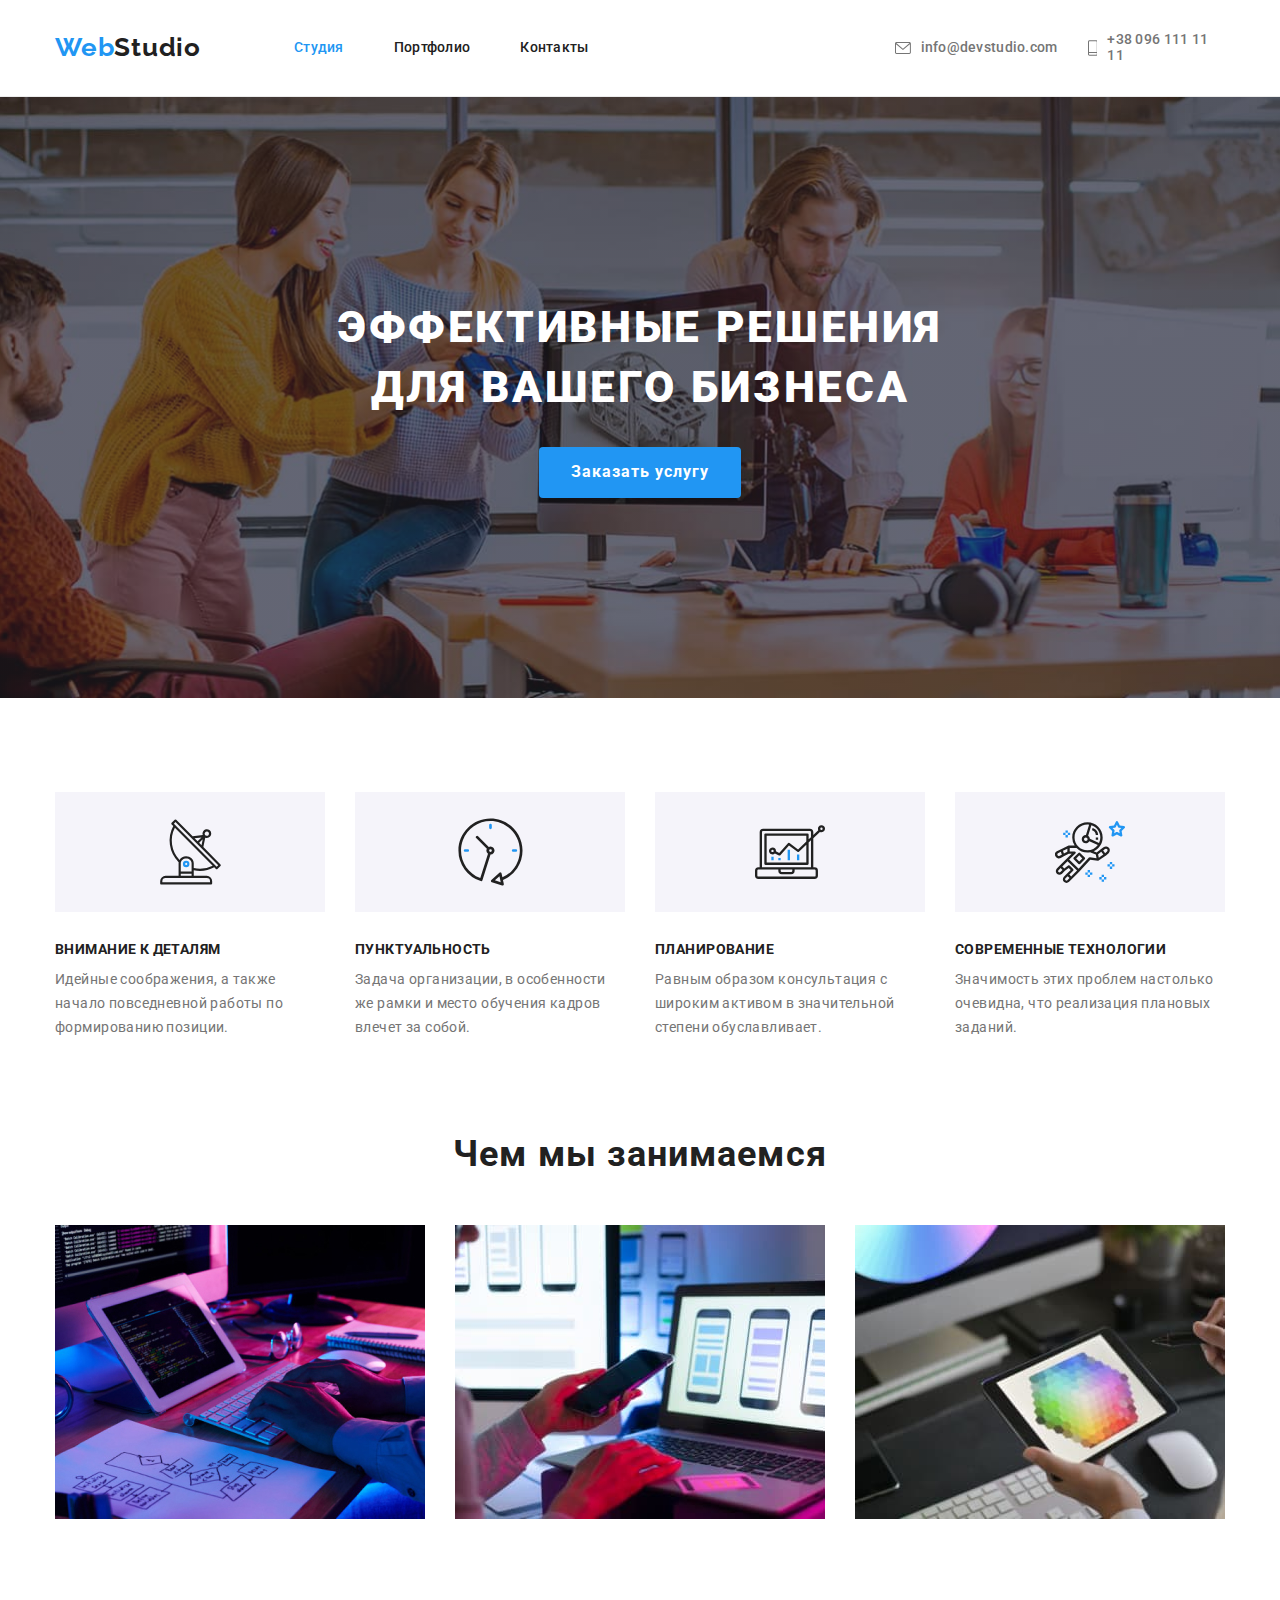
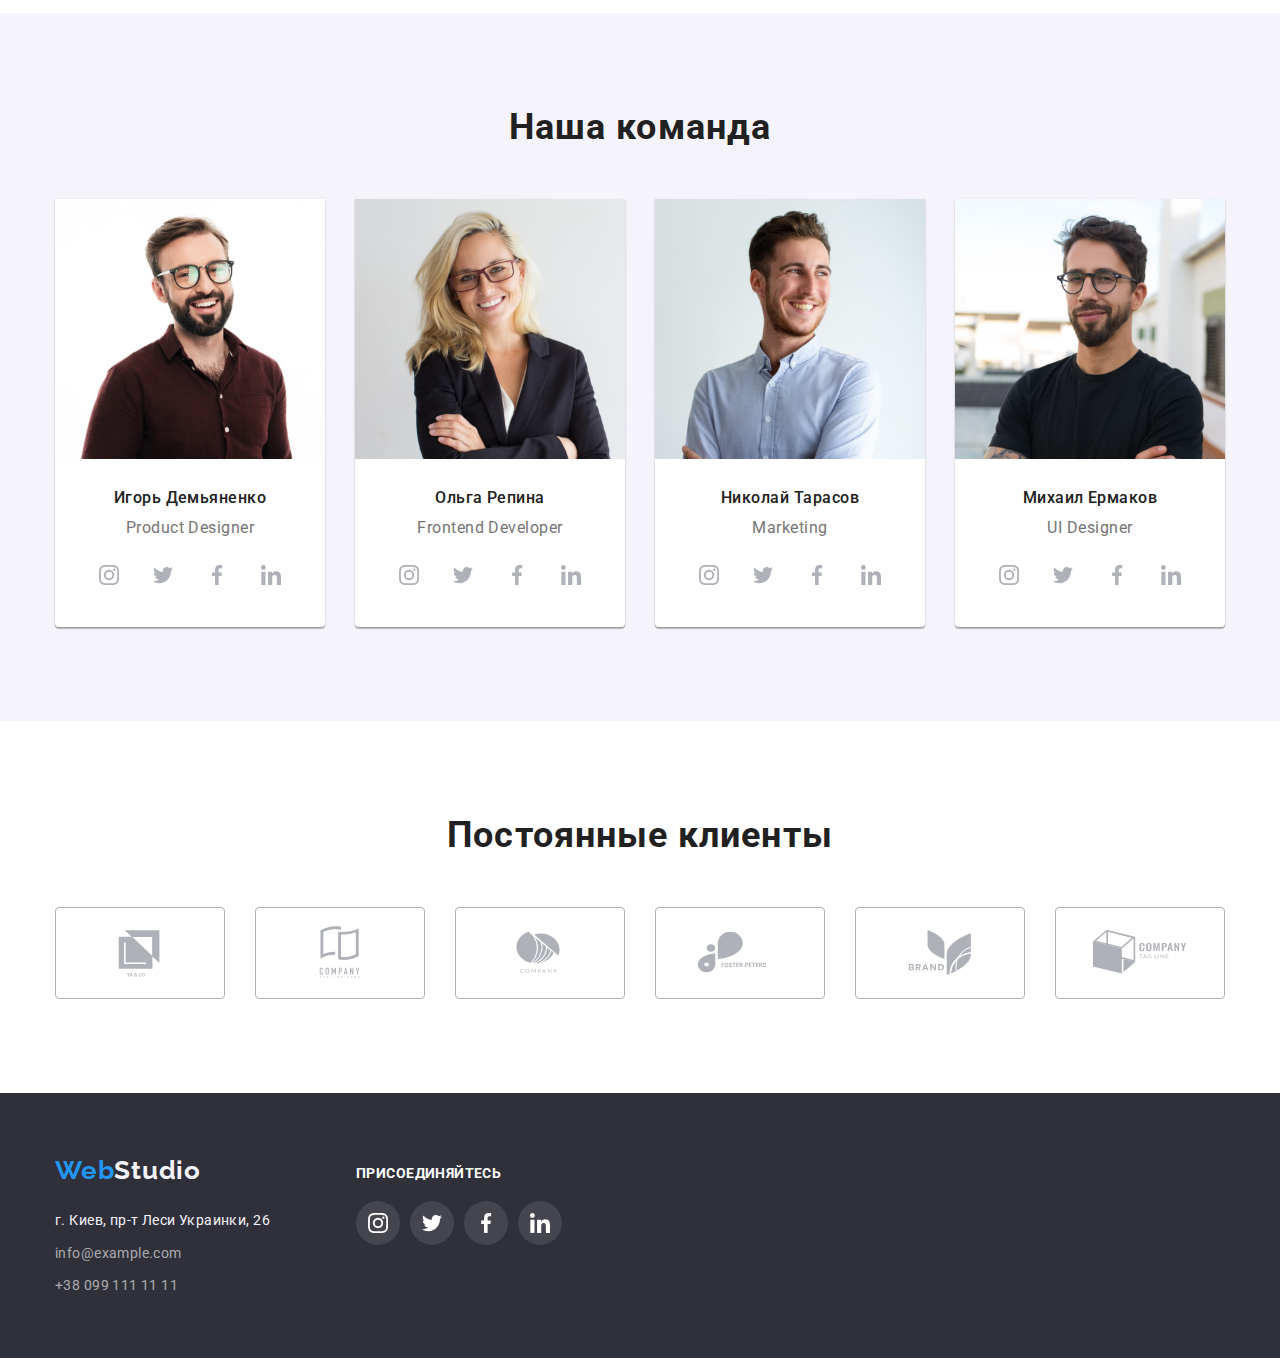
==== index.html @ a9124d13 "added hw4 files" ====
<!DOCTYPE html>
<html lang="ru">
    <head>
        <meta charset="UTF-8" />
        <meta http-equiv="X-UA-Compatible" content="IE=edge" />
        <meta name="viewport" content="width=device-width, initial-scale=1.0" />
        <title>Студия</title>
        <link
            rel="stylesheet"
            href="https://cdnjs.cloudflare.com/ajax/libs/modern-normalize/1.1.0/modern-normalize.min.css"
        />
        <link rel="preconnect" href="https://fonts.googleapis.com" />
        <link rel="preconnect" href="https://fonts.gstatic.com" crossorigin />
        <link
            href="https://fonts.googleapis.com/css2?family=Raleway:wght@700&family=Roboto:wght@300;400;500;700&display=swap"
            rel="stylesheet"
        />
        <link rel="stylesheet" href="./css/reset.css" />
        <link rel="stylesheet" href="./css/styles.css" />
    </head>
    <body>
        <header class="header">
            <div class="header-container">
                <div class="nav-container">
                    <nav class="nav">
                        <p>
                            <a class="logo" href="./index.html"
                                ><span class="logo-span">Web</span>Studio</a
                            >
                        </p>
                        <ul class="nav-list">
                            <li class="nav-list-item">
                                <a class="nav-link current" href="./index.html"
                                    >Студия</a
                                >
                            </li>
                            <li class="nav-list-item">
                                <a class="nav-link" href="./portfolio.html"
                                    >Портфолио</a
                                >
                            </li>
                            <li class="nav-list-item">
                                <a class="nav-link" href="">Контакты</a>
                            </li>
                        </ul>
                    </nav>
                </div>
                <ul class="nav-contacts">
                    <li class="nav-contacts-item">
                        <a class="contacts-link" href="mailto:">
                            <svg class="contacts-icon mail">
                                <use href="img/symbols.svg#icon-mail"></use>
                            </svg>
                            info@devstudio.com</a
                        >
                    </li>
                    <li class="nav-contacts-item">
                        <a class="contacts-link" href="tel:">
                            <svg class="contacts-icon phone">
                                <use href="img/symbols.svg#icon-phone"></use>
                            </svg>
                            +38 096 111 11 11</a
                        >
                    </li>
                </ul>
            </div>
        </header>
        <main>
            <section class="hero-section">
                <div class="hero-container">
                    <h1 class="hero-title">
                        Эффективные решения для вашего бизнеса
                    </h1>
                    <button class="button" type="button">
                        Заказать услугу
                    </button>
                </div>
            </section>
            <section class="advantages-section">
                <div class="content-container without-pb">
                    <h2 class="hidden-title">Достоинтсва</h2>
                    <ul class="advantages-list">
                        <li class="advantages-list-block">
                            <div class="advantages-list-block-icon">
                                <svg class="advantages-icon antenna">
                                    <use
                                        href="img/symbols.svg#icon-antenna"
                                    ></use>
                                </svg>
                            </div>
                            <h3 class="advantages-list-title">
                                Внимание к деталям
                            </h3>
                            <p class="advantages-list-text">
                                Идейные соображения, а также начало повседневной
                                работы по формированию позиции.
                            </p>
                        </li>
                        <li class="advantages-list-block">
                            <div class="advantages-list-block-icon">
                                <svg class="advantages-icon clock">
                                    <use
                                        href="img/symbols.svg#icon-clock"
                                    ></use>
                                </svg>
                            </div>
                            <h3 class="advantages-list-title">
                                Пунктуальность
                            </h3>
                            <p class="advantages-list-text">
                                Задача организации, в особенности же рамки и
                                место обучения кадров влечет за собой.
                            </p>
                        </li>
                        <li class="advantages-list-block">
                            <div class="advantages-list-block-icon">
                                <svg class="advantages-icon diagram">
                                    <use
                                        href="img/symbols.svg#icon-diagram"
                                    ></use>
                                </svg>
                            </div>
                            <h3 class="advantages-list-title">Планирование</h3>
                            <p class="advantages-list-text">
                                Равным образом консультация с широким активом в
                                значительной степени обуславливает.
                            </p>
                        </li>
                        <li class="advantages-list-block">
                            <div class="advantages-list-block-icon">
                                <svg class="advantages-icon astronaut">
                                    <use
                                        href="img/symbols.svg#icon-astronaut"
                                    ></use>
                                </svg>
                            </div>
                            <h3 class="advantages-list-title">
                                Современные технологии
                            </h3>
                            <p class="advantages-list-text">
                                Значимость этих проблем настолько очевидна, что
                                реализация плановых заданий.
                            </p>
                        </li>
                    </ul>
                </div>
            </section>
            <section class="about-us-section">
                <div class="content-container">
                    <h2 class="about-us-title">Чем мы занимаемся</h2>
                    <ul class="about-us-list">
                        <li class="about-us-item">
                            <img
                                class="about-us-img"
                                src="./img/img.jpg"
                                alt="tablet"
                                width="370"
                            />
                        </li>
                        <li class="about-us-item">
                            <img
                                class="about-us-img"
                                src="./img/img2.jpg"
                                alt="phone"
                                width="370"
                            />
                        </li>
                        <li class="about-us-item">
                            <img
                                class="about-us-img"
                                src="./img/img3.jpg"
                                alt="tablet"
                                width="370"
                            />
                        </li>
                    </ul>
                </div>
            </section>
            <section class="our-team-section">
                <div class="content-container">
                    <h2 class="our-team-title">Наша команда</h2>
                    <ul class="team-list">
                        <li class="team-block">
                            <img src="./img/w1.jpg" alt="man" width="270" />
                            <h3 class="team-title">Игорь Демьяненко</h3>
                            <p class="team-text">Product Designer</p>
                            <ul class="team-socials-link-list">
                                <li class="team-social-link-block">
                                    <a class="team-social-link" href="#">
                                        <svg class="team-social-icon">
                                            <use
                                                href="img/symbols.svg#icon-instagram"
                                            ></use>
                                        </svg>
                                    </a>
                                </li>
                                <li class="team-social-link-block">
                                    <a class="team-social-link" href="#">
                                        <svg class="team-social-icon">
                                            <use
                                                href="img/symbols.svg#icon-twitter"
                                            ></use>
                                        </svg>
                                    </a>
                                </li>
                                <li class="team-social-link-block">
                                    <a class="team-social-link" href="#">
                                        <svg class="team-social-icon">
                                            <use
                                                href="img/symbols.svg#icon-facebook"
                                            ></use>
                                        </svg>
                                    </a>
                                </li>
                                <li class="team-social-link-block">
                                    <a class="team-social-link" href="#">
                                        <svg class="team-social-icon">
                                            <use
                                                href="img/symbols.svg#icon-linkedin"
                                            ></use>
                                        </svg>
                                    </a>
                                </li>
                            </ul>
                        </li>
                        <li class="team-block">
                            <img src="./img/w2.jpg" alt="woman" width="270" />
                            <h3 class="team-title">Ольга Репина</h3>
                            <p class="team-text">Frontend Developer</p>
                            <ul class="team-socials-link-list">
                                <li class="team-social-link-block">
                                    <a class="team-social-link" href="#">
                                        <svg class="team-social-icon">
                                            <use
                                                href="img/symbols.svg#icon-instagram"
                                            ></use>
                                        </svg>
                                    </a>
                                </li>
                                <li class="team-social-link-block">
                                    <a class="team-social-link" href="#">
                                        <svg class="team-social-icon">
                                            <use
                                                href="img/symbols.svg#icon-twitter"
                                            ></use>
                                        </svg>
                                    </a>
                                </li>
                                <li class="team-social-link-block">
                                    <a class="team-social-link" href="#">
                                        <svg class="team-social-icon">
                                            <use
                                                href="img/symbols.svg#icon-facebook"
                                            ></use>
                                        </svg>
                                    </a>
                                </li>
                                <li class="team-social-link-block">
                                    <a class="team-social-link" href="#">
                                        <svg class="team-social-icon">
                                            <use
                                                href="img/symbols.svg#icon-linkedin"
                                            ></use>
                                        </svg>
                                    </a>
                                </li>
                            </ul>
                        </li>
                        <li class="team-block">
                            <img src="./img/w3.jpg" alt="man" width="270" />
                            <h3 class="team-title">Николай Тарасов</h3>
                            <p class="team-text">Marketing</p>
                            <ul class="team-socials-link-list">
                                <li class="team-social-link-block">
                                    <a class="team-social-link" href="#">
                                        <svg class="team-social-icon">
                                            <use
                                                href="img/symbols.svg#icon-instagram"
                                            ></use>
                                        </svg>
                                    </a>
                                </li>
                                <li class="team-social-link-block">
                                    <a class="team-social-link" href="#">
                                        <svg class="team-social-icon">
                                            <use
                                                href="img/symbols.svg#icon-twitter"
                                            ></use>
                                        </svg>
                                    </a>
                                </li>
                                <li class="team-social-link-block">
                                    <a class="team-social-link" href="#">
                                        <svg class="team-social-icon">
                                            <use
                                                href="img/symbols.svg#icon-facebook"
                                            ></use>
                                        </svg>
                                    </a>
                                </li>
                                <li class="team-social-link-block">
                                    <a class="team-social-link" href="#">
                                        <svg class="team-social-icon">
                                            <use
                                                href="img/symbols.svg#icon-linkedin"
                                            ></use>
                                        </svg>
                                    </a>
                                </li>
                            </ul>
                        </li>
                        <li class="team-block">
                            <img src="./img/w4.jpg" alt="man" width="270" />
                            <h3 class="team-title">Михаил Ермаков</h3>
                            <p class="team-text">UI Designer</p>
                            <ul class="team-socials-link-list">
                                <li class="team-social-link-block">
                                    <a class="team-social-link" href="#">
                                        <svg class="team-social-icon">
                                            <use
                                                href="img/symbols.svg#icon-instagram"
                                            ></use>
                                        </svg>
                                    </a>
                                </li>
                                <li class="team-social-link-block">
                                    <a class="team-social-link" href="#">
                                        <svg class="team-social-icon">
                                            <use
                                                href="img/symbols.svg#icon-twitter"
                                            ></use>
                                        </svg>
                                    </a>
                                </li>
                                <li class="team-social-link-block">
                                    <a class="team-social-link" href="#">
                                        <svg class="team-social-icon">
                                            <use
                                                href="img/symbols.svg#icon-facebook"
                                            ></use>
                                        </svg>
                                    </a>
                                </li>
                                <li class="team-social-link-block">
                                    <a class="team-social-link" href="#">
                                        <svg class="team-social-icon">
                                            <use
                                                href="img/symbols.svg#icon-linkedin"
                                            ></use>
                                        </svg>
                                    </a>
                                </li>
                            </ul>
                        </li>
                    </ul>
                </div>
            </section>
            <section class="clients-section">
                <div class="content-container">
                    <h2 class="clients-title">Постоянные клиенты</h2>
                    <ul class="clients-list">
                        <li class="clients-item">
                            <a class="clients-item-link" href="#">
                                <svg class="clients-item-icon">
                                    <use
                                        href="img/symbols.svg#icon-logo-1"
                                    ></use>
                                </svg>
                            </a>
                        </li>
                        <li class="clients-item">
                            <a class="clients-item-link" href="#">
                                <svg class="clients-item-icon">
                                    <use
                                        href="img/symbols.svg#icon-logo-2"
                                    ></use>
                                </svg>
                            </a>
                        </li>
                        <li class="clients-item">
                            <a class="clients-item-link" href="#">
                                <svg class="clients-item-icon">
                                    <use
                                        href="img/symbols.svg#icon-logo-3"
                                    ></use>
                                </svg>
                            </a>
                        </li>
                        <li class="clients-item">
                            <a class="clients-item-link" href="#">
                                <svg class="clients-item-icon">
                                    <use
                                        href="img/symbols.svg#icon-logo-4"
                                    ></use>
                                </svg>
                            </a>
                        </li>
                        <li class="clients-item">
                            <a class="clients-item-link" href="#">
                                <svg class="clients-item-icon">
                                    <use
                                        href="img/symbols.svg#icon-logo-5"
                                    ></use>
                                </svg>
                            </a>
                        </li>
                        <li class="clients-item">
                            <a class="clients-item-link" href="#">
                                <svg class="clients-item-icon">
                                    <use
                                        href="img/symbols.svg#icon-logo-6"
                                    ></use>
                                </svg>
                            </a>
                        </li>
                    </ul>
                </div>
            </section>
        </main>
        <footer class="footer">
            <div class="footer-container">
                <div class="footer-nav">
                    <p>
                        <a class="logo2" href="./index.html"
                            ><span class="logo-span">Web</span>Studio</a
                        >
                    </p>
                    <address class="address">
                        <a
                            href="https://www.google.com/maps/place/%D0%B1%D1%83%D0%BB.+%D0%9B%D0%B5%D1%81%D0%B8+%D0%A3%D0%BA%D1%80%D0%B0%D0%B8%D0%BD%D0%BA%D0%B8,+26,+%D0%9A%D0%B8%D0%B5%D0%B2,+02000/data=!4m2!3m1!1s0x40d4cf0e033ecbe9:0x57a4dffefec77da0?sa=X&ved=2ahUKEwil97-Wgf3zAhXro4sKHR42CIIQ8gF6BAgMEAE"
                        >
                            г. Киев, пр-т Леси Украинки, 26</a
                        >
                    </address>
                    <ul class="footer-contacts">
                        <li class="footer-contacts-link">
                            <a href="mailto:">info@example.com</a>
                        </li>
                        <li class="footer-contacts-link">
                            <a href="tel:">+38 099 111 11 11</a>
                        </li>
                    </ul>
                </div>
                <div class="footer-socials">
                    <h3 class="footer-socials-title">присоединяйтесь</h3>
                    <ul class="team-socials-link-list footer-social-list">
                        <li class="team-social-link-block">
                            <a
                                class="team-social-link footer-social-link"
                                href="#"
                            >
                                <svg class="team-social-icon">
                                    <use
                                        href="img/symbols.svg#icon-instagram"
                                    ></use>
                                </svg>
                            </a>
                        </li>
                        <li class="team-social-link-block">
                            <a
                                class="team-social-link footer-social-link"
                                href="#"
                            >
                                <svg class="team-social-icon">
                                    <use
                                        href="img/symbols.svg#icon-twitter"
                                    ></use>
                                </svg>
                            </a>
                        </li>
                        <li class="team-social-link-block">
                            <a
                                class="team-social-link footer-social-link"
                                href="#"
                            >
                                <svg class="team-social-icon">
                                    <use
                                        href="img/symbols.svg#icon-facebook"
                                    ></use>
                                </svg>
                            </a>
                        </li>
                        <li class="team-social-link-block">
                            <a
                                class="team-social-link footer-social-link"
                                href="#"
                            >
                                <svg class="team-social-icon">
                                    <use
                                        href="img/symbols.svg#icon-linkedin"
                                    ></use>
                                </svg>
                            </a>
                        </li>
                    </ul>
                </div>
            </div>
        </footer>
    </body>
</html>
---- css/styles.css ----
:root {
    --main-text-color: #212121;
    --minor-text-color: #2196f3;
    --second-text-color: #757575;
    --nav-bg_text-color: #ffffff;
    --section-bg-middle-color: #f5f4fa;
    --section-bg-dark-color: #2f303a;
    --minor-bg-color: #f5f4fa;
    --icon-color: #afb1b8;
}
body {
    font-family: 'Roboto', sans-serif;
    font-size: 14px;
    font-style: normal;
    color: var(--main-color);
}
.hidden-title {
    width: 1px;
    height: 1px;
    overflow: hidden;
    opacity: 0;
    margin-top: -1px;
}
/*
    HEADER 
 */
.header {
    background-color: var(--nav-bg_text-color);
    border-bottom: 1px solid #ececec;
}
.header-container {
    margin: auto;
    padding: auto;
    width: 1200px;
    padding: 0 15px 0 15px;
    display: flex;
    align-items: center;
}
.nav {
    background-color: var(--nav-bg_text-color);
}
.logo {
    font-weight: bold;
    font-size: 26px;
    line-height: 1.38;
    color: var(--main-text-color);
    font-family: Raleway;
    letter-spacing: 0.03em;
    cursor: pointer;
}
.logo2 {
    font-weight: bold;
    font-size: 26px;
    line-height: 1.38;
    color: var(--section-bg-middle-color);
    font-family: Raleway;
    letter-spacing: 0.03em;
    cursor: pointer;
}
.logo-span {
    color: var(--minor-text-color);
}
.nav {
    display: flex;
    align-items: center;
}
.nav-list {
    display: flex;
    align-items: center;
    margin-left: 93px;
}
.nav-list .nav-list-item {
    font-weight: 500;
    font-size: 14px;
    line-height: 1.14;
    letter-spacing: 0.02em;
    color: var(--main-text-color);
    margin-left: 50px;
    padding: 0;
}
.nav-list .nav-list-item:first-child {
    margin-left: 0;
}
.nav-list-item:hover,
.nav-list-item:focus,
.nav-list-item:active {
    color: var(--minor-text-color);
}
.nav-link {
    display: inline-block;
    padding: 32.5px 0 32.5px 0;
}
.nav-contacts {
    display: flex;
    justify-content: end;
    margin-left: 306px;
}
.nav-contacts .nav-contacts-item {
    font-weight: 500;
    font-size: 14px;
    line-height: 1.14;
    letter-spacing: 0.02em;
    color: var(--second-text-color);
    padding: 0;
    margin-left: 30px;
    display: flex;
    align-items: center;
}
.nav-contacts .nav-contacts-item:first-child {
    margin-left: 0;
}
.contacts-link {
    padding: 0;
    display: flex;
    align-items: center;
    padding: 32px 0 32px 0;
}
.contacts-link:hover,
.contacts-link:focus {
    color: var(--minor-text-color);
}
.contacts-icon {
    width: 16px;
    height: 12px;
    margin-right: 10px;
    fill: currentColor;
}
.mail {
    width: 16px;
    height: 12px;
}
.phone {
    width: 10px;
    height: 16px;
}

.current {
    color: var(--minor-text-color);
}

/*
    MAIN
 */

/*
    Hero
*/
.hero-section {
    max-width: 1600px;
    background-color: var(--section-bg-dark-color);
    background-image: linear-gradient(
            to right,
            rgba(47, 48, 58, 0.4),
            rgba(47, 48, 58, 0.4)
        ),
        url(../img/bg.jpg);
    background-repeat: no-repeat;
    background-size: cover;
    background-position: center center;
}
.hero-container {
    margin: auto;
    padding: auto;
    width: 1200px;
    padding: 200px;
    text-align: center;
}
.hero-title {
    font-weight: 900;
    font-size: 44px;
    line-height: 1.37;
    letter-spacing: 0.06em;
    text-transform: uppercase;
    color: var(--nav-bg_text-color);
    max-width: 650px;
    text-align: center;
    margin: 0 auto;
    margin-bottom: 30px;
}
.button {
    background-color: var(--minor-text-color);
    color: var(--nav-bg_text-color);
    font-weight: bold;
    font-size: 16px;
    line-height: 1.9;
    letter-spacing: 0.06em;
    padding: 10px 32px;
    box-shadow: 0px 4px 4px rgba(0, 0, 0, 0.15);
    border-radius: 4px;
    cursor: pointer;
    display: inline-block;
}
.button:hover,
.button:focus {
    background-color: #188ce8;
}
/*
    Advantages
*/
.advantages-section {
    background-color: var(--nav-bg_text-color);
}
.content-container {
    margin: auto;
    padding: auto;
    width: 1200px;
    padding: 94px 15px 94px 15px;
}
.without-pb {
    padding-bottom: 0;
}
.advantages-list {
    display: flex;
}
.advantages-list-block:not(:first-child) {
    margin-left: 30px;
}
.advantages-list-block-icon {
    width: 270px;
    height: 120px;
    background-color: var(--minor-bg-color);
    display: flex;
    align-items: center;
    justify-content: center;
    margin-bottom: 30px;
}
.advantages-icon.antenna {
    width: 65px;
    height: 70px;
}
.advantages-icon.clock {
    width: 67px;
    height: 70px;
}
.advantages-icon.diagram {
    width: 90px;
    height: 70px;
}
.advantages-icon.astronaut {
    width: 70px;
    height: 70px;
}
.advantages-list .advantages-list-title {
    font-weight: bold;
    font-size: 14px;
    line-height: 1.14;
    letter-spacing: 0.03em;
    text-transform: uppercase;
    color: var(--main-text-color);
}
.advantages-list .advantages-list-text {
    font-size: 14px;
    line-height: 1.71;
    letter-spacing: 0.03em;
    color: var(--second-text-color);
    margin-top: 10px;
    width: 270px;
}
/*
    About us
*/
.about-us-section {
    background-color: var(--nav-bg_text-color);
}
.about-us-title {
    font-weight: bold;
    font-size: 36px;
    line-height: 1.16;
    letter-spacing: 0.03em;
    color: var(--main-text-color);
    text-align: center;
    margin-bottom: 50px;
}
.about-us-list {
    display: flex;
}
.about-us-item:not(:first-child) {
    margin-left: 30px;
}
/*
    Our team
*/
.our-team-section {
    background-color: var(--section-bg-middle-color);
}

.our-team-title {
    font-weight: bold;
    font-size: 36px;
    line-height: 1.16;
    letter-spacing: 0.03em;
    color: var(--main-text-color);
    text-align: center;
    margin-bottom: 50px;
}
.team-block {
    width: 270px;
    height: 428px;
    box-shadow: 0px 1px 3px rgba(0, 0, 0, 0.12), 0px 1px 1px rgba(0, 0, 0, 0.14),
        0px 2px 1px rgba(0, 0, 0, 0.2);
    border-radius: 0px 0px 4px 4px;
    background-color: var(--nav-bg_text-color);
    margin-left: 30px;
}
.team-block:first-child {
    margin-left: 0;
}
.team-list {
    display: flex;
}
.our-team-section .team-title {
    font-weight: 500;
    font-size: 16px;
    line-height: 1.18;
    letter-spacing: 0.03em;
    color: var(--main-text-color);
    text-align: center;
    margin-top: 30px;
}

.our-team-section .team-text {
    font-size: 16px;
    line-height: 1.19;
    letter-spacing: 0.03em;
    color: var(--second-text-color);
    text-align: center;
    margin-top: 10px;
}
.team-socials-link-list {
    display: flex;
    padding: 16px 32px 30px 32px;
    align-items: center;
    justify-content: center;
}
.team-social-link-block {
    margin-left: 10px;
}
.team-social-link-block:first-child {
    margin-left: 0px;
}
.team-social-link {
    display: inline-block;
    height: 44px;
    width: 44px;
    background-color: var(--nav-bg_text-color);
    color: var(--icon-color);
    border-radius: 50%;
    display: flex;
    align-items: center;
    justify-content: center;
}
.team-social-link:hover,
.team-social-link:focus {
    background-color: var(--minor-text-color);
    color: var(--nav-bg_text-color);
}
.team-social-icon {
    height: 20px;
    width: 20px;
    fill: currentColor;
}
/*
     CLIENTS SECTION
*/
.clients-title {
    font-weight: bold;
    font-size: 36px;
    line-height: 1.16;
    letter-spacing: 0.03em;
    color: var(--main-text-color);
    text-align: center;
    margin-bottom: 50px;
}
.clients-list {
    display: flex;
}
.clients-item {
    width: 170px;
    height: 92px;
    margin-left: 30px;
}
.clients-item:first-child {
    margin-left: 0;
}
.clients-item-link {
    width: 170px;
    height: 92px;
    display: flex;
    justify-content: center;
    align-items: center;
    border: 1px solid #afb1b8;
    box-sizing: border-box;
    border-radius: 4px;
    color: var(--icon-color);
}
.clients-item-link:hover,
.clients-item-link:hover {
    color: var(--minor-text-color);
    border: 1px solid var(--minor-text-color);
}
.clients-item-icon {
    width: 106px;
    height: 60px;
    fill: currentColor;
}
/* 
    FOOTER
*/

.footer {
    background-color: var(--section-bg-dark-color);
    display: flex;
}
.footer-container {
    margin: auto;
    padding: auto;
    width: 1200px;
    padding: 60px 15px 60px 15px;
    display: flex;
}
.footer-nav {
    width: 231px;
}
.address {
    display: inline-block;
    font-size: 14px;
    line-height: 1.7;
    letter-spacing: 0.03em;
    font-style: normal;
    padding: 0;
    margin: 0;
    margin-top: 20px;
    color: var(--section-bg-middle-color);
}
.footer-contacts {
    display: flex;
    flex-direction: column;
    width: 231px;
}
.footer-contacts .footer-contacts-link {
    font-size: 14px;
    line-height: 1.7;
    letter-spacing: 0.03em;
    color: rgba(255, 255, 255, 0.6);
    margin-top: 9px;
}
.footer-contacts .footer-contacts-link:hover,
.footer-contacts .footer-contacts-link:focus {
    color: var(--minor-text-color);
}
.address:hover,
.address:focus {
    color: var(--minor-text-color);
}
.footer-socials {
    margin-left: 70px;
    margin-top: 12px;
}
.footer-socials-title {
    font-weight: bold;
    font-size: 14px;
    line-height: 16px;
    letter-spacing: 0.03em;
    text-transform: uppercase;
    color: var(--nav-bg_text-color);
}
.footer-social-list {
    padding: 0;
    margin-top: 20px;
}
.footer-social-link {
    background-color: rgba(255, 255, 255, 0.1);
    color: var(--nav-bg_text-color);
}
/*

    PORTFOLIO PAGE

*/
.main-section-portfolio {
    margin: auto;
    padding: auto;
    width: 1200px;
    padding: 94px 15px 94px 15px;
}
.portfolio-nav-list {
    display: flex;
    justify-content: center;
    margin-bottom: 50px;
}
.portfolio-nav-item:not(:first-child) {
    margin-left: 8px;
}
.portfolio-nav-button {
    font-weight: 500;
    font-size: 16px;
    line-height: 1.4;
    text-align: center;
    letter-spacing: 0.03em;
    padding: 10px 22px;
    border-radius: 4px;
    background-color: var(--section-bg-middle-color);
    color: var(--main-text-color);
    margin: 0;
    cursor: pointer;
}
.portfolio-nav-button:hover,
.portfolio-nav-button:focus {
    background-color: var(--minor-text-color);
    color: var(--nav-bg_text-color);
    box-shadow: 0px 3px 1px rgba(0, 0, 0, 0.1), 0px 1px 2px rgba(0, 0, 0, 0.08),
        0px 2px 2px rgba(0, 0, 0, 0.12);
}
.button-active {
    background-color: var(--minor-text-color);
    color: var(--nav-bg_text-color);
    box-shadow: 0px 3px 1px rgba(0, 0, 0, 0.1), 0px 1px 2px rgba(0, 0, 0, 0.08),
        0px 2px 2px rgba(0, 0, 0, 0.12);
}
.portfolio-photos-list {
    display: flex;
    flex-wrap: wrap;
}
.portfolio-block {
    width: 370px;
    height: 404px;
    background: var(--nav-bg_text-color);
    margin: 0;
    margin-left: 30px;
    margin-top: 30px;
}
.portfolio-block:nth-child(3n - 2) {
    margin-left: 0px;
}
.portfolio-block:nth-child(-n + 3) {
    margin-top: 0px;
}
.portfolio-block-link {
    display: inline-block;
    width: 370px;
    height: 404px;
}
.portfolio-block-link:hover,
.portfolio-block-link:focus {
    box-shadow: 0px 1px 1px rgba(0, 0, 0, 0.12), 0px 4px 4px rgba(0, 0, 0, 0.06),
        1px 4px 6px rgba(0, 0, 0, 0.16);
}
.block-text-container {
    padding: 20px 24px 20px 24px;
    border: 1px solid #eeeeee;
}
.portfolio-block-title {
    font-weight: bold;
    font-size: 18px;
    line-height: 2;
    letter-spacing: 0.06em;
    color: var(--main-text-color);
}
.portfolio-block-text {
    font-size: 16px;
    line-height: 1.9;
    letter-spacing: 0.03em;
    color: var(--second-text-color);
    margin-top: 4px;
}
.main-section-portfolio {
    background-color: var(--nav-bg_text-color);
}
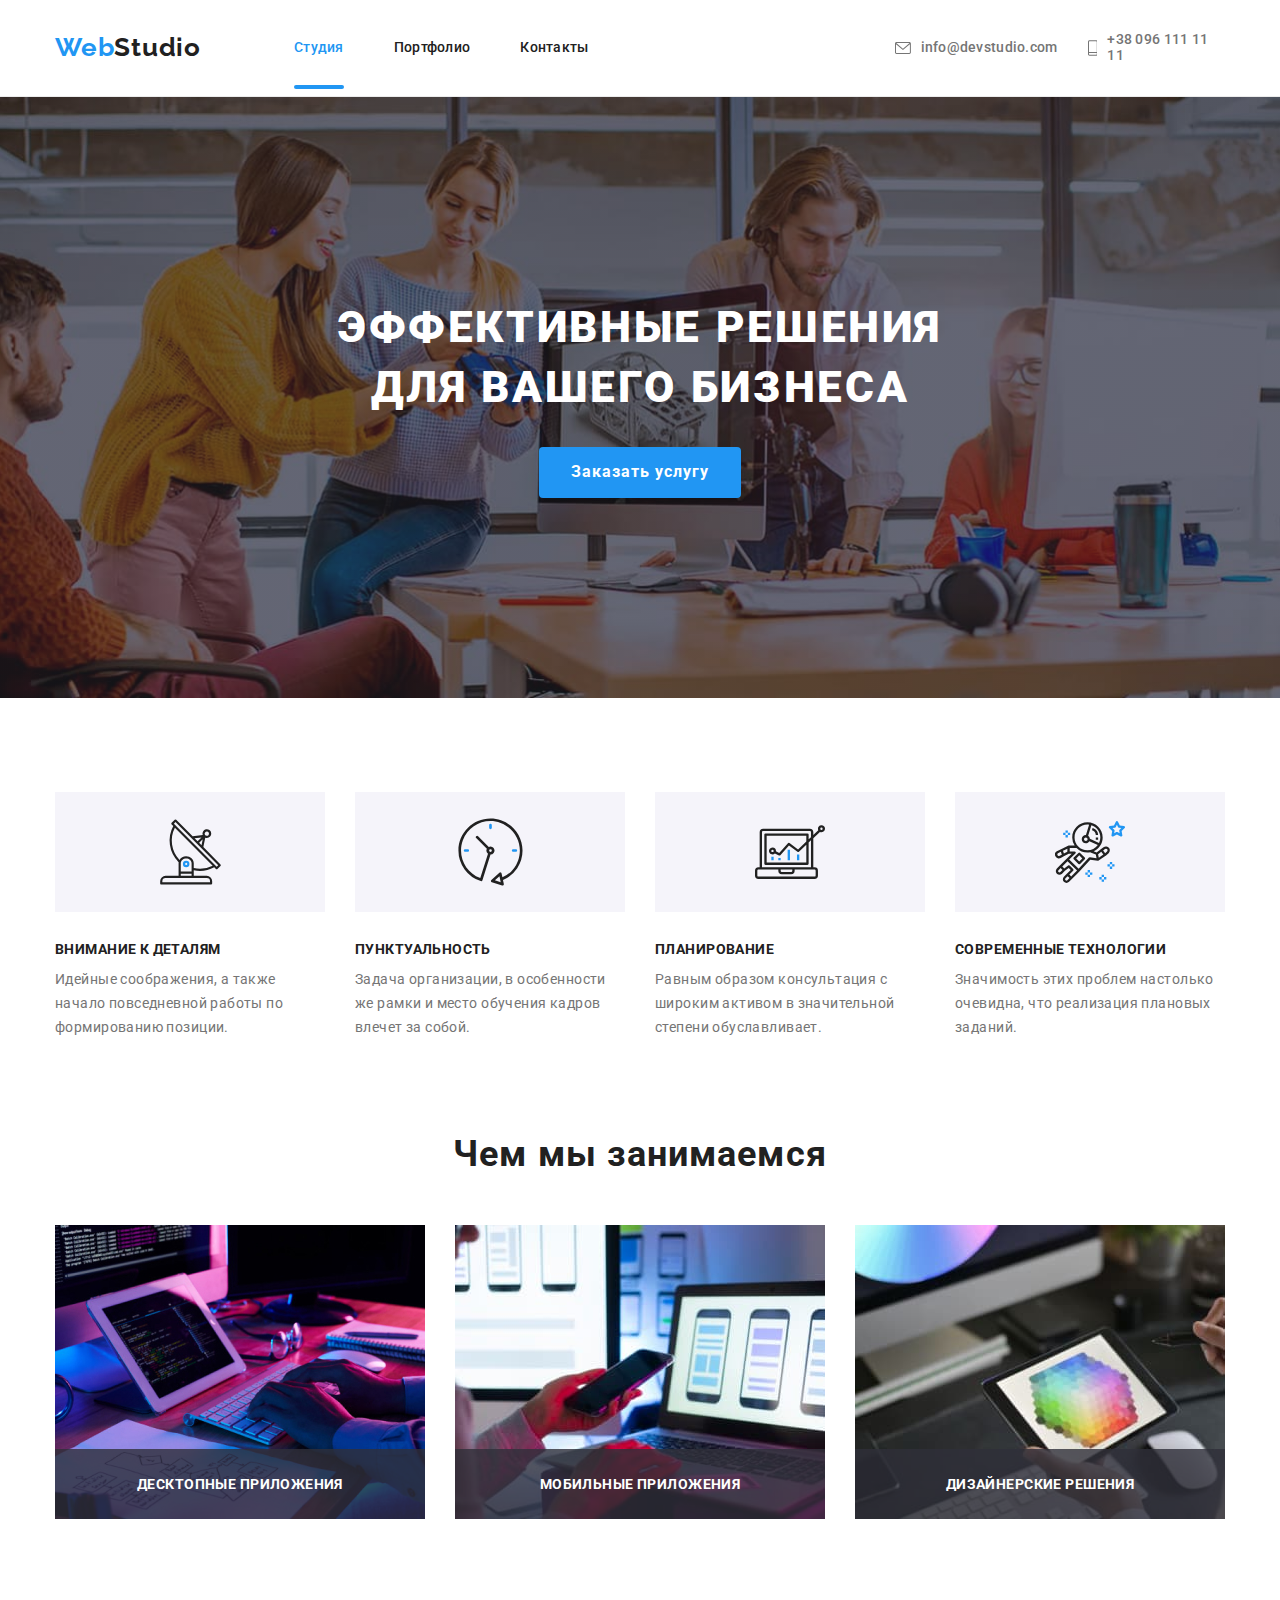
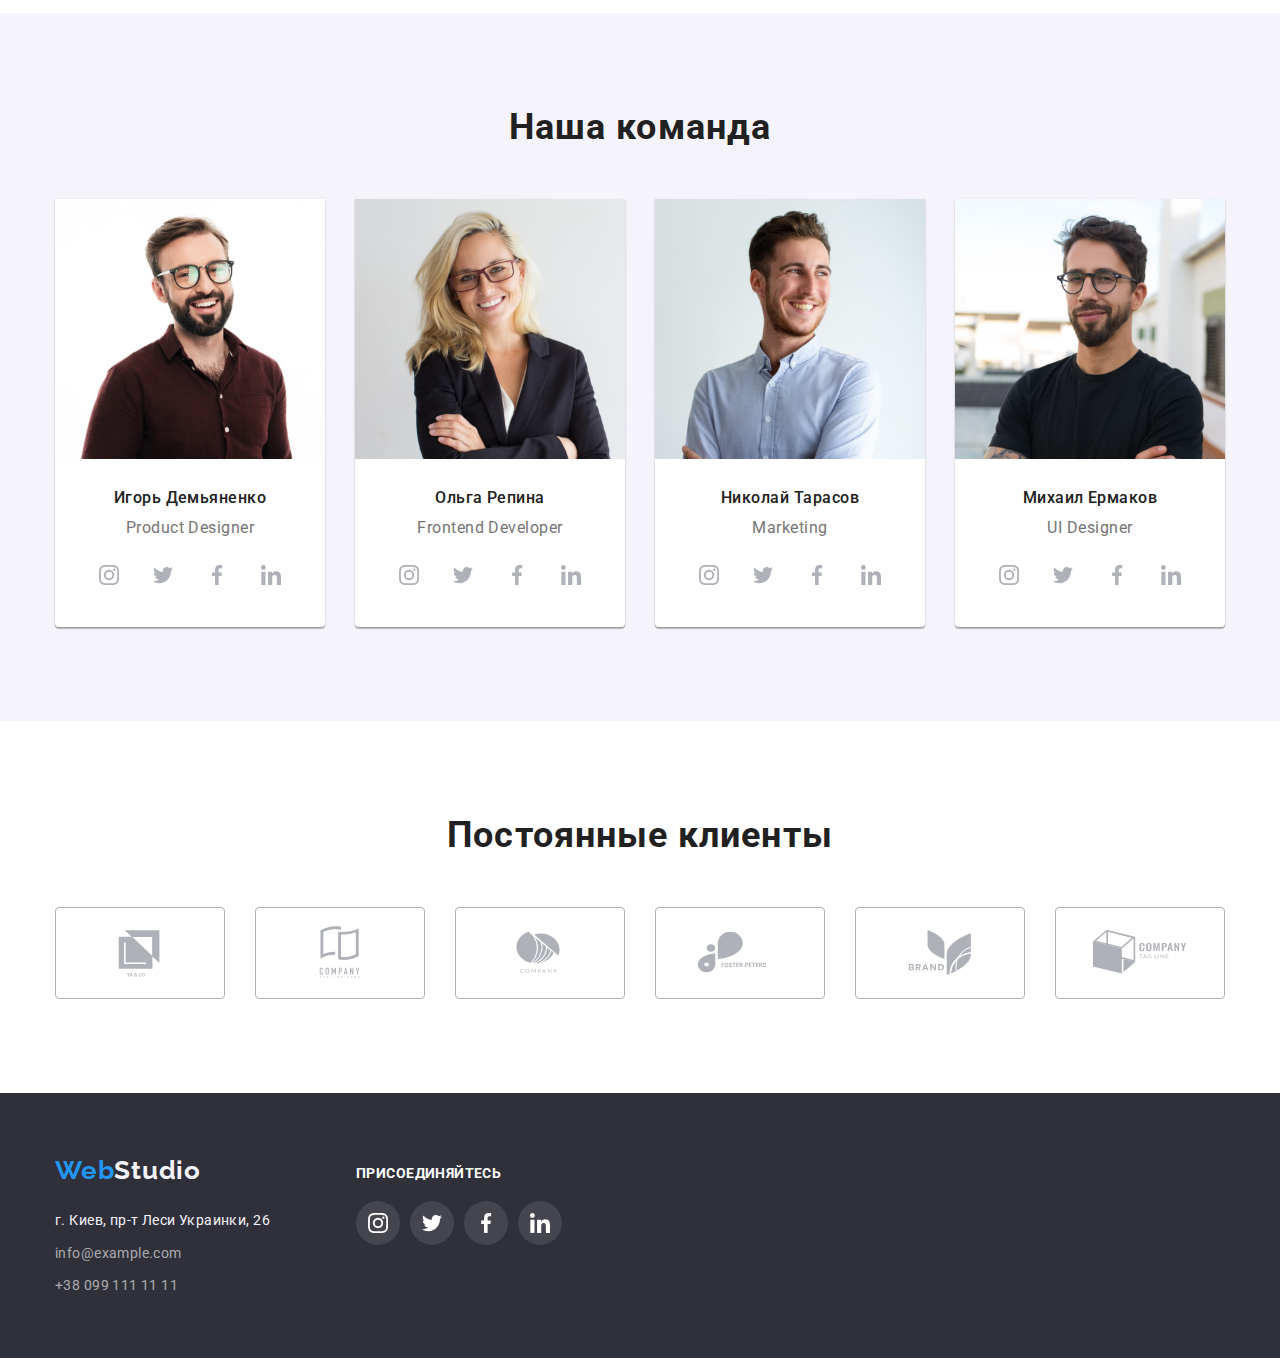
==== commit 608380fe: ""nav" & "about-us" decoration" ====
--- a/index.html
+++ b/index.html
@@ -1,500 +1,382 @@
 <!DOCTYPE html>
 <html lang="ru">
-    <head>
-        <meta charset="UTF-8" />
-        <meta http-equiv="X-UA-Compatible" content="IE=edge" />
-        <meta name="viewport" content="width=device-width, initial-scale=1.0" />
-        <title>Студия</title>
-        <link
-            rel="stylesheet"
-            href="https://cdnjs.cloudflare.com/ajax/libs/modern-normalize/1.1.0/modern-normalize.min.css"
-        />
-        <link rel="preconnect" href="https://fonts.googleapis.com" />
-        <link rel="preconnect" href="https://fonts.gstatic.com" crossorigin />
-        <link
-            href="https://fonts.googleapis.com/css2?family=Raleway:wght@700&family=Roboto:wght@300;400;500;700&display=swap"
-            rel="stylesheet"
-        />
-        <link rel="stylesheet" href="./css/reset.css" />
-        <link rel="stylesheet" href="./css/styles.css" />
-    </head>
-    <body>
-        <header class="header">
-            <div class="header-container">
-                <div class="nav-container">
-                    <nav class="nav">
-                        <p>
-                            <a class="logo" href="./index.html"
-                                ><span class="logo-span">Web</span>Studio</a
-                            >
-                        </p>
-                        <ul class="nav-list">
-                            <li class="nav-list-item">
-                                <a class="nav-link current" href="./index.html"
-                                    >Студия</a
-                                >
-                            </li>
-                            <li class="nav-list-item">
-                                <a class="nav-link" href="./portfolio.html"
-                                    >Портфолио</a
-                                >
-                            </li>
-                            <li class="nav-list-item">
-                                <a class="nav-link" href="">Контакты</a>
-                            </li>
-                        </ul>
-                    </nav>
-                </div>
-                <ul class="nav-contacts">
-                    <li class="nav-contacts-item">
-                        <a class="contacts-link" href="mailto:">
-                            <svg class="contacts-icon mail">
-                                <use href="img/symbols.svg#icon-mail"></use>
-                            </svg>
-                            info@devstudio.com</a
-                        >
-                    </li>
-                    <li class="nav-contacts-item">
-                        <a class="contacts-link" href="tel:">
-                            <svg class="contacts-icon phone">
-                                <use href="img/symbols.svg#icon-phone"></use>
-                            </svg>
-                            +38 096 111 11 11</a
-                        >
-                    </li>
-                </ul>
-            </div>
-        </header>
-        <main>
-            <section class="hero-section">
-                <div class="hero-container">
-                    <h1 class="hero-title">
-                        Эффективные решения для вашего бизнеса
-                    </h1>
-                    <button class="button" type="button">
-                        Заказать услугу
-                    </button>
-                </div>
-            </section>
-            <section class="advantages-section">
-                <div class="content-container without-pb">
-                    <h2 class="hidden-title">Достоинтсва</h2>
-                    <ul class="advantages-list">
-                        <li class="advantages-list-block">
-                            <div class="advantages-list-block-icon">
-                                <svg class="advantages-icon antenna">
-                                    <use
-                                        href="img/symbols.svg#icon-antenna"
-                                    ></use>
-                                </svg>
-                            </div>
-                            <h3 class="advantages-list-title">
-                                Внимание к деталям
-                            </h3>
-                            <p class="advantages-list-text">
-                                Идейные соображения, а также начало повседневной
-                                работы по формированию позиции.
-                            </p>
-                        </li>
-                        <li class="advantages-list-block">
-                            <div class="advantages-list-block-icon">
-                                <svg class="advantages-icon clock">
-                                    <use
-                                        href="img/symbols.svg#icon-clock"
-                                    ></use>
-                                </svg>
-                            </div>
-                            <h3 class="advantages-list-title">
-                                Пунктуальность
-                            </h3>
-                            <p class="advantages-list-text">
-                                Задача организации, в особенности же рамки и
-                                место обучения кадров влечет за собой.
-                            </p>
-                        </li>
-                        <li class="advantages-list-block">
-                            <div class="advantages-list-block-icon">
-                                <svg class="advantages-icon diagram">
-                                    <use
-                                        href="img/symbols.svg#icon-diagram"
-                                    ></use>
-                                </svg>
-                            </div>
-                            <h3 class="advantages-list-title">Планирование</h3>
-                            <p class="advantages-list-text">
-                                Равным образом консультация с широким активом в
-                                значительной степени обуславливает.
-                            </p>
-                        </li>
-                        <li class="advantages-list-block">
-                            <div class="advantages-list-block-icon">
-                                <svg class="advantages-icon astronaut">
-                                    <use
-                                        href="img/symbols.svg#icon-astronaut"
-                                    ></use>
-                                </svg>
-                            </div>
-                            <h3 class="advantages-list-title">
-                                Современные технологии
-                            </h3>
-                            <p class="advantages-list-text">
-                                Значимость этих проблем настолько очевидна, что
-                                реализация плановых заданий.
-                            </p>
-                        </li>
-                    </ul>
-                </div>
-            </section>
-            <section class="about-us-section">
-                <div class="content-container">
-                    <h2 class="about-us-title">Чем мы занимаемся</h2>
-                    <ul class="about-us-list">
-                        <li class="about-us-item">
-                            <img
-                                class="about-us-img"
-                                src="./img/img.jpg"
-                                alt="tablet"
-                                width="370"
-                            />
-                        </li>
-                        <li class="about-us-item">
-                            <img
-                                class="about-us-img"
-                                src="./img/img2.jpg"
-                                alt="phone"
-                                width="370"
-                            />
-                        </li>
-                        <li class="about-us-item">
-                            <img
-                                class="about-us-img"
-                                src="./img/img3.jpg"
-                                alt="tablet"
-                                width="370"
-                            />
-                        </li>
-                    </ul>
-                </div>
-            </section>
-            <section class="our-team-section">
-                <div class="content-container">
-                    <h2 class="our-team-title">Наша команда</h2>
-                    <ul class="team-list">
-                        <li class="team-block">
-                            <img src="./img/w1.jpg" alt="man" width="270" />
-                            <h3 class="team-title">Игорь Демьяненко</h3>
-                            <p class="team-text">Product Designer</p>
-                            <ul class="team-socials-link-list">
-                                <li class="team-social-link-block">
-                                    <a class="team-social-link" href="#">
-                                        <svg class="team-social-icon">
-                                            <use
-                                                href="img/symbols.svg#icon-instagram"
-                                            ></use>
-                                        </svg>
-                                    </a>
-                                </li>
-                                <li class="team-social-link-block">
-                                    <a class="team-social-link" href="#">
-                                        <svg class="team-social-icon">
-                                            <use
-                                                href="img/symbols.svg#icon-twitter"
-                                            ></use>
-                                        </svg>
-                                    </a>
-                                </li>
-                                <li class="team-social-link-block">
-                                    <a class="team-social-link" href="#">
-                                        <svg class="team-social-icon">
-                                            <use
-                                                href="img/symbols.svg#icon-facebook"
-                                            ></use>
-                                        </svg>
-                                    </a>
-                                </li>
-                                <li class="team-social-link-block">
-                                    <a class="team-social-link" href="#">
-                                        <svg class="team-social-icon">
-                                            <use
-                                                href="img/symbols.svg#icon-linkedin"
-                                            ></use>
-                                        </svg>
-                                    </a>
-                                </li>
-                            </ul>
-                        </li>
-                        <li class="team-block">
-                            <img src="./img/w2.jpg" alt="woman" width="270" />
-                            <h3 class="team-title">Ольга Репина</h3>
-                            <p class="team-text">Frontend Developer</p>
-                            <ul class="team-socials-link-list">
-                                <li class="team-social-link-block">
-                                    <a class="team-social-link" href="#">
-                                        <svg class="team-social-icon">
-                                            <use
-                                                href="img/symbols.svg#icon-instagram"
-                                            ></use>
-                                        </svg>
-                                    </a>
-                                </li>
-                                <li class="team-social-link-block">
-                                    <a class="team-social-link" href="#">
-                                        <svg class="team-social-icon">
-                                            <use
-                                                href="img/symbols.svg#icon-twitter"
-                                            ></use>
-                                        </svg>
-                                    </a>
-                                </li>
-                                <li class="team-social-link-block">
-                                    <a class="team-social-link" href="#">
-                                        <svg class="team-social-icon">
-                                            <use
-                                                href="img/symbols.svg#icon-facebook"
-                                            ></use>
-                                        </svg>
-                                    </a>
-                                </li>
-                                <li class="team-social-link-block">
-                                    <a class="team-social-link" href="#">
-                                        <svg class="team-social-icon">
-                                            <use
-                                                href="img/symbols.svg#icon-linkedin"
-                                            ></use>
-                                        </svg>
-                                    </a>
-                                </li>
-                            </ul>
-                        </li>
-                        <li class="team-block">
-                            <img src="./img/w3.jpg" alt="man" width="270" />
-                            <h3 class="team-title">Николай Тарасов</h3>
-                            <p class="team-text">Marketing</p>
-                            <ul class="team-socials-link-list">
-                                <li class="team-social-link-block">
-                                    <a class="team-social-link" href="#">
-                                        <svg class="team-social-icon">
-                                            <use
-                                                href="img/symbols.svg#icon-instagram"
-                                            ></use>
-                                        </svg>
-                                    </a>
-                                </li>
-                                <li class="team-social-link-block">
-                                    <a class="team-social-link" href="#">
-                                        <svg class="team-social-icon">
-                                            <use
-                                                href="img/symbols.svg#icon-twitter"
-                                            ></use>
-                                        </svg>
-                                    </a>
-                                </li>
-                                <li class="team-social-link-block">
-                                    <a class="team-social-link" href="#">
-                                        <svg class="team-social-icon">
-                                            <use
-                                                href="img/symbols.svg#icon-facebook"
-                                            ></use>
-                                        </svg>
-                                    </a>
-                                </li>
-                                <li class="team-social-link-block">
-                                    <a class="team-social-link" href="#">
-                                        <svg class="team-social-icon">
-                                            <use
-                                                href="img/symbols.svg#icon-linkedin"
-                                            ></use>
-                                        </svg>
-                                    </a>
-                                </li>
-                            </ul>
-                        </li>
-                        <li class="team-block">
-                            <img src="./img/w4.jpg" alt="man" width="270" />
-                            <h3 class="team-title">Михаил Ермаков</h3>
-                            <p class="team-text">UI Designer</p>
-                            <ul class="team-socials-link-list">
-                                <li class="team-social-link-block">
-                                    <a class="team-social-link" href="#">
-                                        <svg class="team-social-icon">
-                                            <use
-                                                href="img/symbols.svg#icon-instagram"
-                                            ></use>
-                                        </svg>
-                                    </a>
-                                </li>
-                                <li class="team-social-link-block">
-                                    <a class="team-social-link" href="#">
-                                        <svg class="team-social-icon">
-                                            <use
-                                                href="img/symbols.svg#icon-twitter"
-                                            ></use>
-                                        </svg>
-                                    </a>
-                                </li>
-                                <li class="team-social-link-block">
-                                    <a class="team-social-link" href="#">
-                                        <svg class="team-social-icon">
-                                            <use
-                                                href="img/symbols.svg#icon-facebook"
-                                            ></use>
-                                        </svg>
-                                    </a>
-                                </li>
-                                <li class="team-social-link-block">
-                                    <a class="team-social-link" href="#">
-                                        <svg class="team-social-icon">
-                                            <use
-                                                href="img/symbols.svg#icon-linkedin"
-                                            ></use>
-                                        </svg>
-                                    </a>
-                                </li>
-                            </ul>
-                        </li>
-                    </ul>
-                </div>
-            </section>
-            <section class="clients-section">
-                <div class="content-container">
-                    <h2 class="clients-title">Постоянные клиенты</h2>
-                    <ul class="clients-list">
-                        <li class="clients-item">
-                            <a class="clients-item-link" href="#">
-                                <svg class="clients-item-icon">
-                                    <use
-                                        href="img/symbols.svg#icon-logo-1"
-                                    ></use>
-                                </svg>
-                            </a>
-                        </li>
-                        <li class="clients-item">
-                            <a class="clients-item-link" href="#">
-                                <svg class="clients-item-icon">
-                                    <use
-                                        href="img/symbols.svg#icon-logo-2"
-                                    ></use>
-                                </svg>
-                            </a>
-                        </li>
-                        <li class="clients-item">
-                            <a class="clients-item-link" href="#">
-                                <svg class="clients-item-icon">
-                                    <use
-                                        href="img/symbols.svg#icon-logo-3"
-                                    ></use>
-                                </svg>
-                            </a>
-                        </li>
-                        <li class="clients-item">
-                            <a class="clients-item-link" href="#">
-                                <svg class="clients-item-icon">
-                                    <use
-                                        href="img/symbols.svg#icon-logo-4"
-                                    ></use>
-                                </svg>
-                            </a>
-                        </li>
-                        <li class="clients-item">
-                            <a class="clients-item-link" href="#">
-                                <svg class="clients-item-icon">
-                                    <use
-                                        href="img/symbols.svg#icon-logo-5"
-                                    ></use>
-                                </svg>
-                            </a>
-                        </li>
-                        <li class="clients-item">
-                            <a class="clients-item-link" href="#">
-                                <svg class="clients-item-icon">
-                                    <use
-                                        href="img/symbols.svg#icon-logo-6"
-                                    ></use>
-                                </svg>
-                            </a>
-                        </li>
-                    </ul>
-                </div>
-            </section>
-        </main>
-        <footer class="footer">
-            <div class="footer-container">
-                <div class="footer-nav">
-                    <p>
-                        <a class="logo2" href="./index.html"
-                            ><span class="logo-span">Web</span>Studio</a
-                        >
-                    </p>
-                    <address class="address">
-                        <a
-                            href="https://www.google.com/maps/place/%D0%B1%D1%83%D0%BB.+%D0%9B%D0%B5%D1%81%D0%B8+%D0%A3%D0%BA%D1%80%D0%B0%D0%B8%D0%BD%D0%BA%D0%B8,+26,+%D0%9A%D0%B8%D0%B5%D0%B2,+02000/data=!4m2!3m1!1s0x40d4cf0e033ecbe9:0x57a4dffefec77da0?sa=X&ved=2ahUKEwil97-Wgf3zAhXro4sKHR42CIIQ8gF6BAgMEAE"
-                        >
-                            г. Киев, пр-т Леси Украинки, 26</a
-                        >
-                    </address>
-                    <ul class="footer-contacts">
-                        <li class="footer-contacts-link">
-                            <a href="mailto:">info@example.com</a>
-                        </li>
-                        <li class="footer-contacts-link">
-                            <a href="tel:">+38 099 111 11 11</a>
-                        </li>
-                    </ul>
-                </div>
-                <div class="footer-socials">
-                    <h3 class="footer-socials-title">присоединяйтесь</h3>
-                    <ul class="team-socials-link-list footer-social-list">
-                        <li class="team-social-link-block">
-                            <a
-                                class="team-social-link footer-social-link"
-                                href="#"
-                            >
-                                <svg class="team-social-icon">
-                                    <use
-                                        href="img/symbols.svg#icon-instagram"
-                                    ></use>
-                                </svg>
-                            </a>
-                        </li>
-                        <li class="team-social-link-block">
-                            <a
-                                class="team-social-link footer-social-link"
-                                href="#"
-                            >
-                                <svg class="team-social-icon">
-                                    <use
-                                        href="img/symbols.svg#icon-twitter"
-                                    ></use>
-                                </svg>
-                            </a>
-                        </li>
-                        <li class="team-social-link-block">
-                            <a
-                                class="team-social-link footer-social-link"
-                                href="#"
-                            >
-                                <svg class="team-social-icon">
-                                    <use
-                                        href="img/symbols.svg#icon-facebook"
-                                    ></use>
-                                </svg>
-                            </a>
-                        </li>
-                        <li class="team-social-link-block">
-                            <a
-                                class="team-social-link footer-social-link"
-                                href="#"
-                            >
-                                <svg class="team-social-icon">
-                                    <use
-                                        href="img/symbols.svg#icon-linkedin"
-                                    ></use>
-                                </svg>
-                            </a>
-                        </li>
-                    </ul>
-                </div>
-            </div>
-        </footer>
-    </body>
+  <head>
+    <meta charset="UTF-8" />
+    <meta http-equiv="X-UA-Compatible" content="IE=edge" />
+    <meta name="viewport" content="width=device-width, initial-scale=1.0" />
+    <title>Студия</title>
+    <link rel="stylesheet" href="https://cdnjs.cloudflare.com/ajax/libs/modern-normalize/1.1.0/modern-normalize.min.css" />
+    <link rel="preconnect" href="https://fonts.googleapis.com" />
+    <link rel="preconnect" href="https://fonts.gstatic.com" crossorigin />
+    <link href="https://fonts.googleapis.com/css2?family=Raleway:wght@700&family=Roboto:wght@300;400;500;700&display=swap" rel="stylesheet" />
+    <link rel="stylesheet" href="./css/reset.css" />
+    <link rel="stylesheet" href="./css/styles.css" />
+  </head>
+  <body>
+    <header class="header">
+      <div class="header-container">
+        <div class="nav-container">
+          <nav class="nav">
+            <p>
+              <a class="logo" href="./index.html"><span class="logo-span">Web</span>Studio</a>
+            </p>
+            <ul class="nav-list">
+              <li class="nav-list-item">
+                <a class="nav-link current" href="./index.html">Студия</a>
+              </li>
+              <li class="nav-list-item">
+                <a class="nav-link" href="./portfolio.html">Портфолио</a>
+              </li>
+              <li class="nav-list-item">
+                <a class="nav-link" href="">Контакты</a>
+              </li>
+            </ul>
+          </nav>
+        </div>
+        <ul class="nav-contacts">
+          <li class="nav-contacts-item">
+            <a class="contacts-link" href="mailto:">
+              <svg class="contacts-icon mail">
+                <use href="img/symbols.svg#icon-mail"></use>
+              </svg>
+              info@devstudio.com</a
+            >
+          </li>
+          <li class="nav-contacts-item">
+            <a class="contacts-link" href="tel:">
+              <svg class="contacts-icon phone">
+                <use href="img/symbols.svg#icon-phone"></use>
+              </svg>
+              +38 096 111 11 11</a
+            >
+          </li>
+        </ul>
+      </div>
+    </header>
+    <main>
+      <section class="hero-section">
+        <div class="hero-container">
+          <h1 class="hero-title">Эффективные решения для вашего бизнеса</h1>
+          <button class="button" type="button">Заказать услугу</button>
+        </div>
+      </section>
+      <section class="advantages-section">
+        <div class="content-container without-pb">
+          <h2 class="hidden-title">Достоинтсва</h2>
+          <ul class="advantages-list">
+            <li class="advantages-list-block">
+              <div class="advantages-list-block-icon">
+                <svg class="advantages-icon antenna">
+                  <use href="img/symbols.svg#icon-antenna"></use>
+                </svg>
+              </div>
+              <h3 class="advantages-list-title">Внимание к деталям</h3>
+              <p class="advantages-list-text">Идейные соображения, а также начало повседневной работы по формированию позиции.</p>
+            </li>
+            <li class="advantages-list-block">
+              <div class="advantages-list-block-icon">
+                <svg class="advantages-icon clock">
+                  <use href="img/symbols.svg#icon-clock"></use>
+                </svg>
+              </div>
+              <h3 class="advantages-list-title">Пунктуальность</h3>
+              <p class="advantages-list-text">Задача организации, в особенности же рамки и место обучения кадров влечет за собой.</p>
+            </li>
+            <li class="advantages-list-block">
+              <div class="advantages-list-block-icon">
+                <svg class="advantages-icon diagram">
+                  <use href="img/symbols.svg#icon-diagram"></use>
+                </svg>
+              </div>
+              <h3 class="advantages-list-title">Планирование</h3>
+              <p class="advantages-list-text">Равным образом консультация с широким активом в значительной степени обуславливает.</p>
+            </li>
+            <li class="advantages-list-block">
+              <div class="advantages-list-block-icon">
+                <svg class="advantages-icon astronaut">
+                  <use href="img/symbols.svg#icon-astronaut"></use>
+                </svg>
+              </div>
+              <h3 class="advantages-list-title">Современные технологии</h3>
+              <p class="advantages-list-text">Значимость этих проблем настолько очевидна, что реализация плановых заданий.</p>
+            </li>
+          </ul>
+        </div>
+      </section>
+      <section class="about-us-section">
+        <div class="content-container">
+          <h2 class="about-us-title">Чем мы занимаемся</h2>
+          <ul class="about-us-list">
+            <li class="about-us-item">
+              <img class="about-us-img" src="./img/img.jpg" alt="tablet" width="370" />
+              <div class="about-us-subtext-container">
+                <p>Десктопные приложения</p>
+              </div>
+            </li>
+            <li class="about-us-item">
+              <img class="about-us-img" src="./img/img2.jpg" alt="phone" width="370" />
+              <div class="about-us-subtext-container">
+                <p>Мобильные приложения</p>
+              </div>
+            </li>
+            <li class="about-us-item">
+              <img class="about-us-img" src="./img/img3.jpg" alt="tablet" width="370" />
+              <div class="about-us-subtext-container">
+                <p>Дизайнерские решения</p>
+              </div>
+            </li>
+          </ul>
+        </div>
+      </section>
+      <section class="our-team-section">
+        <div class="content-container">
+          <h2 class="our-team-title">Наша команда</h2>
+          <ul class="team-list">
+            <li class="team-block">
+              <img src="./img/w1.jpg" alt="man" width="270" />
+              <h3 class="team-title">Игорь Демьяненко</h3>
+              <p class="team-text">Product Designer</p>
+              <ul class="team-socials-link-list">
+                <li class="team-social-link-block">
+                  <a class="team-social-link" href="#">
+                    <svg class="team-social-icon">
+                      <use href="img/symbols.svg#icon-instagram"></use>
+                    </svg>
+                  </a>
+                </li>
+                <li class="team-social-link-block">
+                  <a class="team-social-link" href="#">
+                    <svg class="team-social-icon">
+                      <use href="img/symbols.svg#icon-twitter"></use>
+                    </svg>
+                  </a>
+                </li>
+                <li class="team-social-link-block">
+                  <a class="team-social-link" href="#">
+                    <svg class="team-social-icon">
+                      <use href="img/symbols.svg#icon-facebook"></use>
+                    </svg>
+                  </a>
+                </li>
+                <li class="team-social-link-block">
+                  <a class="team-social-link" href="#">
+                    <svg class="team-social-icon">
+                      <use href="img/symbols.svg#icon-linkedin"></use>
+                    </svg>
+                  </a>
+                </li>
+              </ul>
+            </li>
+            <li class="team-block">
+              <img src="./img/w2.jpg" alt="woman" width="270" />
+              <h3 class="team-title">Ольга Репина</h3>
+              <p class="team-text">Frontend Developer</p>
+              <ul class="team-socials-link-list">
+                <li class="team-social-link-block">
+                  <a class="team-social-link" href="#">
+                    <svg class="team-social-icon">
+                      <use href="img/symbols.svg#icon-instagram"></use>
+                    </svg>
+                  </a>
+                </li>
+                <li class="team-social-link-block">
+                  <a class="team-social-link" href="#">
+                    <svg class="team-social-icon">
+                      <use href="img/symbols.svg#icon-twitter"></use>
+                    </svg>
+                  </a>
+                </li>
+                <li class="team-social-link-block">
+                  <a class="team-social-link" href="#">
+                    <svg class="team-social-icon">
+                      <use href="img/symbols.svg#icon-facebook"></use>
+                    </svg>
+                  </a>
+                </li>
+                <li class="team-social-link-block">
+                  <a class="team-social-link" href="#">
+                    <svg class="team-social-icon">
+                      <use href="img/symbols.svg#icon-linkedin"></use>
+                    </svg>
+                  </a>
+                </li>
+              </ul>
+            </li>
+            <li class="team-block">
+              <img src="./img/w3.jpg" alt="man" width="270" />
+              <h3 class="team-title">Николай Тарасов</h3>
+              <p class="team-text">Marketing</p>
+              <ul class="team-socials-link-list">
+                <li class="team-social-link-block">
+                  <a class="team-social-link" href="#">
+                    <svg class="team-social-icon">
+                      <use href="img/symbols.svg#icon-instagram"></use>
+                    </svg>
+                  </a>
+                </li>
+                <li class="team-social-link-block">
+                  <a class="team-social-link" href="#">
+                    <svg class="team-social-icon">
+                      <use href="img/symbols.svg#icon-twitter"></use>
+                    </svg>
+                  </a>
+                </li>
+                <li class="team-social-link-block">
+                  <a class="team-social-link" href="#">
+                    <svg class="team-social-icon">
+                      <use href="img/symbols.svg#icon-facebook"></use>
+                    </svg>
+                  </a>
+                </li>
+                <li class="team-social-link-block">
+                  <a class="team-social-link" href="#">
+                    <svg class="team-social-icon">
+                      <use href="img/symbols.svg#icon-linkedin"></use>
+                    </svg>
+                  </a>
+                </li>
+              </ul>
+            </li>
+            <li class="team-block">
+              <img src="./img/w4.jpg" alt="man" width="270" />
+              <h3 class="team-title">Михаил Ермаков</h3>
+              <p class="team-text">UI Designer</p>
+              <ul class="team-socials-link-list">
+                <li class="team-social-link-block">
+                  <a class="team-social-link" href="#">
+                    <svg class="team-social-icon">
+                      <use href="img/symbols.svg#icon-instagram"></use>
+                    </svg>
+                  </a>
+                </li>
+                <li class="team-social-link-block">
+                  <a class="team-social-link" href="#">
+                    <svg class="team-social-icon">
+                      <use href="img/symbols.svg#icon-twitter"></use>
+                    </svg>
+                  </a>
+                </li>
+                <li class="team-social-link-block">
+                  <a class="team-social-link" href="#">
+                    <svg class="team-social-icon">
+                      <use href="img/symbols.svg#icon-facebook"></use>
+                    </svg>
+                  </a>
+                </li>
+                <li class="team-social-link-block">
+                  <a class="team-social-link" href="#">
+                    <svg class="team-social-icon">
+                      <use href="img/symbols.svg#icon-linkedin"></use>
+                    </svg>
+                  </a>
+                </li>
+              </ul>
+            </li>
+          </ul>
+        </div>
+      </section>
+      <section class="clients-section">
+        <div class="content-container">
+          <h2 class="clients-title">Постоянные клиенты</h2>
+          <ul class="clients-list">
+            <li class="clients-item">
+              <a class="clients-item-link" href="#">
+                <svg class="clients-item-icon">
+                  <use href="img/symbols.svg#icon-logo-1"></use>
+                </svg>
+              </a>
+            </li>
+            <li class="clients-item">
+              <a class="clients-item-link" href="#">
+                <svg class="clients-item-icon">
+                  <use href="img/symbols.svg#icon-logo-2"></use>
+                </svg>
+              </a>
+            </li>
+            <li class="clients-item">
+              <a class="clients-item-link" href="#">
+                <svg class="clients-item-icon">
+                  <use href="img/symbols.svg#icon-logo-3"></use>
+                </svg>
+              </a>
+            </li>
+            <li class="clients-item">
+              <a class="clients-item-link" href="#">
+                <svg class="clients-item-icon">
+                  <use href="img/symbols.svg#icon-logo-4"></use>
+                </svg>
+              </a>
+            </li>
+            <li class="clients-item">
+              <a class="clients-item-link" href="#">
+                <svg class="clients-item-icon">
+                  <use href="img/symbols.svg#icon-logo-5"></use>
+                </svg>
+              </a>
+            </li>
+            <li class="clients-item">
+              <a class="clients-item-link" href="#">
+                <svg class="clients-item-icon">
+                  <use href="img/symbols.svg#icon-logo-6"></use>
+                </svg>
+              </a>
+            </li>
+          </ul>
+        </div>
+      </section>
+    </main>
+    <footer class="footer">
+      <div class="footer-container">
+        <div class="footer-nav">
+          <p>
+            <a class="logo2" href="./index.html"><span class="logo-span">Web</span>Studio</a>
+          </p>
+          <address class="address">
+            <a href="https://www.google.com/maps/place/%D0%B1%D1%83%D0%BB.+%D0%9B%D0%B5%D1%81%D0%B8+%D0%A3%D0%BA%D1%80%D0%B0%D0%B8%D0%BD%D0%BA%D0%B8,+26,+%D0%9A%D0%B8%D0%B5%D0%B2,+02000/data=!4m2!3m1!1s0x40d4cf0e033ecbe9:0x57a4dffefec77da0?sa=X&ved=2ahUKEwil97-Wgf3zAhXro4sKHR42CIIQ8gF6BAgMEAE"> г. Киев, пр-т Леси Украинки, 26</a>
+          </address>
+          <ul class="footer-contacts">
+            <li class="footer-contacts-link">
+              <a href="mailto:">info@example.com</a>
+            </li>
+            <li class="footer-contacts-link">
+              <a href="tel:">+38 099 111 11 11</a>
+            </li>
+          </ul>
+        </div>
+        <div class="footer-socials">
+          <h3 class="footer-socials-title">присоединяйтесь</h3>
+          <ul class="team-socials-link-list footer-social-list">
+            <li class="team-social-link-block">
+              <a class="team-social-link footer-social-link" href="#">
+                <svg class="team-social-icon">
+                  <use href="img/symbols.svg#icon-instagram"></use>
+                </svg>
+              </a>
+            </li>
+            <li class="team-social-link-block">
+              <a class="team-social-link footer-social-link" href="#">
+                <svg class="team-social-icon">
+                  <use href="img/symbols.svg#icon-twitter"></use>
+                </svg>
+              </a>
+            </li>
+            <li class="team-social-link-block">
+              <a class="team-social-link footer-social-link" href="#">
+                <svg class="team-social-icon">
+                  <use href="img/symbols.svg#icon-facebook"></use>
+                </svg>
+              </a>
+            </li>
+            <li class="team-social-link-block">
+              <a class="team-social-link footer-social-link" href="#">
+                <svg class="team-social-icon">
+                  <use href="img/symbols.svg#icon-linkedin"></use>
+                </svg>
+              </a>
+            </li>
+          </ul>
+        </div>
+      </div>
+    </footer>
+  </body>
 </html>
--- a/css/styles.css
+++ b/css/styles.css
@@ -1,141 +1,155 @@
 :root {
-    --main-text-color: #212121;
-    --minor-text-color: #2196f3;
-    --second-text-color: #757575;
-    --nav-bg_text-color: #ffffff;
-    --section-bg-middle-color: #f5f4fa;
-    --section-bg-dark-color: #2f303a;
-    --minor-bg-color: #f5f4fa;
-    --icon-color: #afb1b8;
+  --main-text-color: #212121;
+  --minor-text-color: #2196f3;
+  --second-text-color: #757575;
+  --nav-bg_text-color: #ffffff;
+  --section-bg-middle-color: #f5f4fa;
+  --section-bg-dark-color: #2f303a;
+  --minor-bg-color: #f5f4fa;
+  --icon-color: #afb1b8;
 }
 body {
-    font-family: 'Roboto', sans-serif;
-    font-size: 14px;
-    font-style: normal;
-    color: var(--main-color);
+  font-family: "Roboto", sans-serif;
+  font-size: 14px;
+  font-style: normal;
+  color: var(--main-color);
 }
 .hidden-title {
-    width: 1px;
-    height: 1px;
-    overflow: hidden;
-    opacity: 0;
-    margin-top: -1px;
+  width: 1px;
+  height: 1px;
+  overflow: hidden;
+  opacity: 0;
+  margin-top: -1px;
 }
 /*
     HEADER 
  */
 .header {
-    background-color: var(--nav-bg_text-color);
-    border-bottom: 1px solid #ececec;
+  background-color: var(--nav-bg_text-color);
+  border-bottom: 1px solid #ececec;
 }
 .header-container {
-    margin: auto;
-    padding: auto;
-    width: 1200px;
-    padding: 0 15px 0 15px;
-    display: flex;
-    align-items: center;
+  margin: auto;
+  padding: auto;
+  width: 1200px;
+  padding: 0 15px 0 15px;
+  display: flex;
+  align-items: center;
 }
 .nav {
-    background-color: var(--nav-bg_text-color);
+  background-color: var(--nav-bg_text-color);
 }
 .logo {
-    font-weight: bold;
-    font-size: 26px;
-    line-height: 1.38;
-    color: var(--main-text-color);
-    font-family: Raleway;
-    letter-spacing: 0.03em;
-    cursor: pointer;
+  font-weight: bold;
+  font-size: 26px;
+  line-height: 1.38;
+  color: var(--main-text-color);
+  font-family: Raleway;
+  letter-spacing: 0.03em;
+  cursor: pointer;
 }
 .logo2 {
-    font-weight: bold;
-    font-size: 26px;
-    line-height: 1.38;
-    color: var(--section-bg-middle-color);
-    font-family: Raleway;
-    letter-spacing: 0.03em;
-    cursor: pointer;
+  font-weight: bold;
+  font-size: 26px;
+  line-height: 1.38;
+  color: var(--section-bg-middle-color);
+  font-family: Raleway;
+  letter-spacing: 0.03em;
+  cursor: pointer;
 }
 .logo-span {
-    color: var(--minor-text-color);
+  color: var(--minor-text-color);
 }
 .nav {
-    display: flex;
-    align-items: center;
+  display: flex;
+  align-items: center;
 }
 .nav-list {
-    display: flex;
-    align-items: center;
-    margin-left: 93px;
+  display: flex;
+  align-items: center;
+  margin-left: 93px;
 }
 .nav-list .nav-list-item {
-    font-weight: 500;
-    font-size: 14px;
-    line-height: 1.14;
-    letter-spacing: 0.02em;
-    color: var(--main-text-color);
-    margin-left: 50px;
-    padding: 0;
+  position: relative;
+  font-weight: 500;
+  font-size: 14px;
+  line-height: 1.14;
+  letter-spacing: 0.02em;
+  color: var(--main-text-color);
+  margin-left: 50px;
+  padding: 0;
 }
 .nav-list .nav-list-item:first-child {
-    margin-left: 0;
-}
-.nav-list-item:hover,
-.nav-list-item:focus,
-.nav-list-item:active {
-    color: var(--minor-text-color);
+  margin-left: 0;
 }
 .nav-link {
-    display: inline-block;
-    padding: 32.5px 0 32.5px 0;
+  display: inline-block;
+  padding: 32.5px 0 32.5px 0;
+
+  transition: color 250ms cubic-bezier(0.4, 0, 0.2, 1);
+}
+.nav-link:hover,
+.nav-link:focus,
+.nav-link:active {
+  color: var(--minor-text-color);
+}
+.nav-link.current::after {
+  position: absolute;
+  bottom: 0;
+  left: 0;
+  content: "";
+  width: 100%;
+  height: 4px;
+  margin-bottom: -1px;
+  border-radius: 2px;
+  background-color: var(--minor-text-color);
 }
 .nav-contacts {
-    display: flex;
-    justify-content: end;
-    margin-left: 306px;
+  display: flex;
+  justify-content: end;
+  margin-left: 306px;
 }
 .nav-contacts .nav-contacts-item {
-    font-weight: 500;
-    font-size: 14px;
-    line-height: 1.14;
-    letter-spacing: 0.02em;
-    color: var(--second-text-color);
-    padding: 0;
-    margin-left: 30px;
-    display: flex;
-    align-items: center;
+  font-weight: 500;
+  font-size: 14px;
+  line-height: 1.14;
+  letter-spacing: 0.02em;
+  color: var(--second-text-color);
+  padding: 0;
+  margin-left: 30px;
+  display: flex;
+  align-items: center;
 }
 .nav-contacts .nav-contacts-item:first-child {
-    margin-left: 0;
+  margin-left: 0;
 }
 .contacts-link {
-    padding: 0;
-    display: flex;
-    align-items: center;
-    padding: 32px 0 32px 0;
+  padding: 0;
+  display: flex;
+  align-items: center;
+  padding: 32px 0 32px 0;
 }
 .contacts-link:hover,
 .contacts-link:focus {
-    color: var(--minor-text-color);
+  color: var(--minor-text-color);
 }
 .contacts-icon {
-    width: 16px;
-    height: 12px;
-    margin-right: 10px;
-    fill: currentColor;
+  width: 16px;
+  height: 12px;
+  margin-right: 10px;
+  fill: currentColor;
 }
 .mail {
-    width: 16px;
-    height: 12px;
+  width: 16px;
+  height: 12px;
 }
 .phone {
-    width: 10px;
-    height: 16px;
+  width: 10px;
+  height: 16px;
 }
 
 .current {
-    color: var(--minor-text-color);
+  color: var(--minor-text-color);
 }
 
 /*
@@ -146,331 +160,347 @@
     Hero
 */
 .hero-section {
-    max-width: 1600px;
-    background-color: var(--section-bg-dark-color);
-    background-image: linear-gradient(
-            to right,
-            rgba(47, 48, 58, 0.4),
-            rgba(47, 48, 58, 0.4)
-        ),
-        url(../img/bg.jpg);
-    background-repeat: no-repeat;
-    background-size: cover;
-    background-position: center center;
+  max-width: 1600px;
+  background-color: var(--section-bg-dark-color);
+  background-image: linear-gradient(to right, rgba(47, 48, 58, 0.4), rgba(47, 48, 58, 0.4)), url(../img/bg.jpg);
+  background-repeat: no-repeat;
+  background-size: cover;
+  background-position: center center;
 }
 .hero-container {
-    margin: auto;
-    padding: auto;
-    width: 1200px;
-    padding: 200px;
-    text-align: center;
+  margin: auto;
+  padding: auto;
+  width: 1200px;
+  padding: 200px;
+  text-align: center;
 }
 .hero-title {
-    font-weight: 900;
-    font-size: 44px;
-    line-height: 1.37;
-    letter-spacing: 0.06em;
-    text-transform: uppercase;
-    color: var(--nav-bg_text-color);
-    max-width: 650px;
-    text-align: center;
-    margin: 0 auto;
-    margin-bottom: 30px;
+  font-weight: 900;
+  font-size: 44px;
+  line-height: 1.37;
+  letter-spacing: 0.06em;
+  text-transform: uppercase;
+  color: var(--nav-bg_text-color);
+  max-width: 650px;
+  text-align: center;
+  margin: 0 auto;
+  margin-bottom: 30px;
 }
 .button {
-    background-color: var(--minor-text-color);
-    color: var(--nav-bg_text-color);
-    font-weight: bold;
-    font-size: 16px;
-    line-height: 1.9;
-    letter-spacing: 0.06em;
-    padding: 10px 32px;
-    box-shadow: 0px 4px 4px rgba(0, 0, 0, 0.15);
-    border-radius: 4px;
-    cursor: pointer;
-    display: inline-block;
+  background-color: var(--minor-text-color);
+  color: var(--nav-bg_text-color);
+  font-weight: bold;
+  font-size: 16px;
+  line-height: 1.9;
+  letter-spacing: 0.06em;
+  padding: 10px 32px;
+  box-shadow: 0px 4px 4px rgba(0, 0, 0, 0.15);
+  border-radius: 4px;
+  cursor: pointer;
+  display: inline-block;
 }
 .button:hover,
 .button:focus {
-    background-color: #188ce8;
+  background-color: #188ce8;
 }
 /*
     Advantages
 */
 .advantages-section {
-    background-color: var(--nav-bg_text-color);
+  background-color: var(--nav-bg_text-color);
 }
 .content-container {
-    margin: auto;
-    padding: auto;
-    width: 1200px;
-    padding: 94px 15px 94px 15px;
+  margin: auto;
+  padding: auto;
+  width: 1200px;
+  padding: 94px 15px 94px 15px;
 }
 .without-pb {
-    padding-bottom: 0;
+  padding-bottom: 0;
 }
 .advantages-list {
-    display: flex;
+  display: flex;
 }
 .advantages-list-block:not(:first-child) {
-    margin-left: 30px;
+  margin-left: 30px;
 }
 .advantages-list-block-icon {
-    width: 270px;
-    height: 120px;
-    background-color: var(--minor-bg-color);
-    display: flex;
-    align-items: center;
-    justify-content: center;
-    margin-bottom: 30px;
+  width: 270px;
+  height: 120px;
+  background-color: var(--minor-bg-color);
+  display: flex;
+  align-items: center;
+  justify-content: center;
+  margin-bottom: 30px;
 }
 .advantages-icon.antenna {
-    width: 65px;
-    height: 70px;
+  width: 65px;
+  height: 70px;
 }
 .advantages-icon.clock {
-    width: 67px;
-    height: 70px;
+  width: 67px;
+  height: 70px;
 }
 .advantages-icon.diagram {
-    width: 90px;
-    height: 70px;
+  width: 90px;
+  height: 70px;
 }
 .advantages-icon.astronaut {
-    width: 70px;
-    height: 70px;
+  width: 70px;
+  height: 70px;
 }
 .advantages-list .advantages-list-title {
-    font-weight: bold;
-    font-size: 14px;
-    line-height: 1.14;
-    letter-spacing: 0.03em;
-    text-transform: uppercase;
-    color: var(--main-text-color);
+  font-weight: bold;
+  font-size: 14px;
+  line-height: 1.14;
+  letter-spacing: 0.03em;
+  text-transform: uppercase;
+  color: var(--main-text-color);
 }
 .advantages-list .advantages-list-text {
-    font-size: 14px;
-    line-height: 1.71;
-    letter-spacing: 0.03em;
-    color: var(--second-text-color);
-    margin-top: 10px;
-    width: 270px;
+  font-size: 14px;
+  line-height: 1.71;
+  letter-spacing: 0.03em;
+  color: var(--second-text-color);
+  margin-top: 10px;
+  width: 270px;
 }
 /*
     About us
 */
 .about-us-section {
-    background-color: var(--nav-bg_text-color);
+  background-color: var(--nav-bg_text-color);
 }
 .about-us-title {
-    font-weight: bold;
-    font-size: 36px;
-    line-height: 1.16;
-    letter-spacing: 0.03em;
-    color: var(--main-text-color);
-    text-align: center;
-    margin-bottom: 50px;
+  font-weight: bold;
+  font-size: 36px;
+  line-height: 1.16;
+  letter-spacing: 0.03em;
+  color: var(--main-text-color);
+  text-align: center;
+  margin-bottom: 50px;
 }
 .about-us-list {
-    display: flex;
+  display: flex;
+}
+.about-us-item {
+  position: relative;
+}
+.about-us-subtext-container {
+  display: flex;
+  justify-content: center;
+  align-items: center;
+  position: absolute;
+  width: 100%;
+  height: 70px;
+  bottom: 0;
+  background-color: rgba(47, 48, 58, 0.8);
+}
+.about-us-subtext-container > p {
+  font-weight: bold;
+  font-size: 14px;
+  line-height: 16px;
+  text-align: center;
+  letter-spacing: 0.03em;
+  text-transform: uppercase;
+  color: var(--nav-bg_text-color);
 }
 .about-us-item:not(:first-child) {
-    margin-left: 30px;
+  margin-left: 30px;
 }
 /*
     Our team
 */
 .our-team-section {
-    background-color: var(--section-bg-middle-color);
+  background-color: var(--section-bg-middle-color);
 }
 
 .our-team-title {
-    font-weight: bold;
-    font-size: 36px;
-    line-height: 1.16;
-    letter-spacing: 0.03em;
-    color: var(--main-text-color);
-    text-align: center;
-    margin-bottom: 50px;
+  font-weight: bold;
+  font-size: 36px;
+  line-height: 1.16;
+  letter-spacing: 0.03em;
+  color: var(--main-text-color);
+  text-align: center;
+  margin-bottom: 50px;
 }
 .team-block {
-    width: 270px;
-    height: 428px;
-    box-shadow: 0px 1px 3px rgba(0, 0, 0, 0.12), 0px 1px 1px rgba(0, 0, 0, 0.14),
-        0px 2px 1px rgba(0, 0, 0, 0.2);
-    border-radius: 0px 0px 4px 4px;
-    background-color: var(--nav-bg_text-color);
-    margin-left: 30px;
+  width: 270px;
+  height: 428px;
+  box-shadow: 0px 1px 3px rgba(0, 0, 0, 0.12), 0px 1px 1px rgba(0, 0, 0, 0.14), 0px 2px 1px rgba(0, 0, 0, 0.2);
+  border-radius: 0px 0px 4px 4px;
+  background-color: var(--nav-bg_text-color);
+  margin-left: 30px;
 }
 .team-block:first-child {
-    margin-left: 0;
+  margin-left: 0;
 }
 .team-list {
-    display: flex;
+  display: flex;
 }
 .our-team-section .team-title {
-    font-weight: 500;
-    font-size: 16px;
-    line-height: 1.18;
-    letter-spacing: 0.03em;
-    color: var(--main-text-color);
-    text-align: center;
-    margin-top: 30px;
+  font-weight: 500;
+  font-size: 16px;
+  line-height: 1.18;
+  letter-spacing: 0.03em;
+  color: var(--main-text-color);
+  text-align: center;
+  margin-top: 30px;
 }
 
 .our-team-section .team-text {
-    font-size: 16px;
-    line-height: 1.19;
-    letter-spacing: 0.03em;
-    color: var(--second-text-color);
-    text-align: center;
-    margin-top: 10px;
+  font-size: 16px;
+  line-height: 1.19;
+  letter-spacing: 0.03em;
+  color: var(--second-text-color);
+  text-align: center;
+  margin-top: 10px;
 }
 .team-socials-link-list {
-    display: flex;
-    padding: 16px 32px 30px 32px;
-    align-items: center;
-    justify-content: center;
+  display: flex;
+  padding: 16px 32px 30px 32px;
+  align-items: center;
+  justify-content: center;
 }
 .team-social-link-block {
-    margin-left: 10px;
+  margin-left: 10px;
 }
 .team-social-link-block:first-child {
-    margin-left: 0px;
+  margin-left: 0px;
 }
 .team-social-link {
-    display: inline-block;
-    height: 44px;
-    width: 44px;
-    background-color: var(--nav-bg_text-color);
-    color: var(--icon-color);
-    border-radius: 50%;
-    display: flex;
-    align-items: center;
-    justify-content: center;
+  display: inline-block;
+  height: 44px;
+  width: 44px;
+  background-color: var(--nav-bg_text-color);
+  color: var(--icon-color);
+  border-radius: 50%;
+  display: flex;
+  align-items: center;
+  justify-content: center;
 }
 .team-social-link:hover,
 .team-social-link:focus {
-    background-color: var(--minor-text-color);
-    color: var(--nav-bg_text-color);
+  background-color: var(--minor-text-color);
+  color: var(--nav-bg_text-color);
 }
 .team-social-icon {
-    height: 20px;
-    width: 20px;
-    fill: currentColor;
+  height: 20px;
+  width: 20px;
+  fill: currentColor;
 }
 /*
      CLIENTS SECTION
 */
 .clients-title {
-    font-weight: bold;
-    font-size: 36px;
-    line-height: 1.16;
-    letter-spacing: 0.03em;
-    color: var(--main-text-color);
-    text-align: center;
-    margin-bottom: 50px;
+  font-weight: bold;
+  font-size: 36px;
+  line-height: 1.16;
+  letter-spacing: 0.03em;
+  color: var(--main-text-color);
+  text-align: center;
+  margin-bottom: 50px;
 }
 .clients-list {
-    display: flex;
+  display: flex;
 }
 .clients-item {
-    width: 170px;
-    height: 92px;
-    margin-left: 30px;
+  width: 170px;
+  height: 92px;
+  margin-left: 30px;
 }
 .clients-item:first-child {
-    margin-left: 0;
+  margin-left: 0;
 }
 .clients-item-link {
-    width: 170px;
-    height: 92px;
-    display: flex;
-    justify-content: center;
-    align-items: center;
-    border: 1px solid #afb1b8;
-    box-sizing: border-box;
-    border-radius: 4px;
-    color: var(--icon-color);
+  width: 170px;
+  height: 92px;
+  display: flex;
+  justify-content: center;
+  align-items: center;
+  border: 1px solid #afb1b8;
+  box-sizing: border-box;
+  border-radius: 4px;
+  color: var(--icon-color);
 }
 .clients-item-link:hover,
 .clients-item-link:hover {
-    color: var(--minor-text-color);
-    border: 1px solid var(--minor-text-color);
+  color: var(--minor-text-color);
+  border: 1px solid var(--minor-text-color);
 }
 .clients-item-icon {
-    width: 106px;
-    height: 60px;
-    fill: currentColor;
+  width: 106px;
+  height: 60px;
+  fill: currentColor;
 }
 /* 
     FOOTER
 */
 
 .footer {
-    background-color: var(--section-bg-dark-color);
-    display: flex;
+  background-color: var(--section-bg-dark-color);
+  display: flex;
 }
 .footer-container {
-    margin: auto;
-    padding: auto;
-    width: 1200px;
-    padding: 60px 15px 60px 15px;
-    display: flex;
+  margin: auto;
+  padding: auto;
+  width: 1200px;
+  padding: 60px 15px 60px 15px;
+  display: flex;
 }
 .footer-nav {
-    width: 231px;
+  width: 231px;
 }
 .address {
-    display: inline-block;
-    font-size: 14px;
-    line-height: 1.7;
-    letter-spacing: 0.03em;
-    font-style: normal;
-    padding: 0;
-    margin: 0;
-    margin-top: 20px;
-    color: var(--section-bg-middle-color);
+  display: inline-block;
+  font-size: 14px;
+  line-height: 1.7;
+  letter-spacing: 0.03em;
+  font-style: normal;
+  padding: 0;
+  margin: 0;
+  margin-top: 20px;
+  color: var(--section-bg-middle-color);
 }
 .footer-contacts {
-    display: flex;
-    flex-direction: column;
-    width: 231px;
+  display: flex;
+  flex-direction: column;
+  width: 231px;
 }
 .footer-contacts .footer-contacts-link {
-    font-size: 14px;
-    line-height: 1.7;
-    letter-spacing: 0.03em;
-    color: rgba(255, 255, 255, 0.6);
-    margin-top: 9px;
+  font-size: 14px;
+  line-height: 1.7;
+  letter-spacing: 0.03em;
+  color: rgba(255, 255, 255, 0.6);
+  margin-top: 9px;
 }
 .footer-contacts .footer-contacts-link:hover,
 .footer-contacts .footer-contacts-link:focus {
-    color: var(--minor-text-color);
+  color: var(--minor-text-color);
 }
 .address:hover,
 .address:focus {
-    color: var(--minor-text-color);
+  color: var(--minor-text-color);
 }
 .footer-socials {
-    margin-left: 70px;
-    margin-top: 12px;
+  margin-left: 70px;
+  margin-top: 12px;
 }
 .footer-socials-title {
-    font-weight: bold;
-    font-size: 14px;
-    line-height: 16px;
-    letter-spacing: 0.03em;
-    text-transform: uppercase;
-    color: var(--nav-bg_text-color);
+  font-weight: bold;
+  font-size: 14px;
+  line-height: 16px;
+  letter-spacing: 0.03em;
+  text-transform: uppercase;
+  color: var(--nav-bg_text-color);
 }
 .footer-social-list {
-    padding: 0;
-    margin-top: 20px;
+  padding: 0;
+  margin-top: 20px;
 }
 .footer-social-link {
-    background-color: rgba(255, 255, 255, 0.1);
-    color: var(--nav-bg_text-color);
+  background-color: rgba(255, 255, 255, 0.1);
+  color: var(--nav-bg_text-color);
 }
 /*
 
@@ -478,91 +508,88 @@
 
 */
 .main-section-portfolio {
-    margin: auto;
-    padding: auto;
-    width: 1200px;
-    padding: 94px 15px 94px 15px;
+  margin: auto;
+  padding: auto;
+  width: 1200px;
+  padding: 94px 15px 94px 15px;
 }
 .portfolio-nav-list {
-    display: flex;
-    justify-content: center;
-    margin-bottom: 50px;
+  display: flex;
+  justify-content: center;
+  margin-bottom: 50px;
 }
 .portfolio-nav-item:not(:first-child) {
-    margin-left: 8px;
+  margin-left: 8px;
 }
 .portfolio-nav-button {
-    font-weight: 500;
-    font-size: 16px;
-    line-height: 1.4;
-    text-align: center;
-    letter-spacing: 0.03em;
-    padding: 10px 22px;
-    border-radius: 4px;
-    background-color: var(--section-bg-middle-color);
-    color: var(--main-text-color);
-    margin: 0;
-    cursor: pointer;
+  font-weight: 500;
+  font-size: 16px;
+  line-height: 1.4;
+  text-align: center;
+  letter-spacing: 0.03em;
+  padding: 10px 22px;
+  border-radius: 4px;
+  background-color: var(--section-bg-middle-color);
+  color: var(--main-text-color);
+  margin: 0;
+  cursor: pointer;
 }
 .portfolio-nav-button:hover,
 .portfolio-nav-button:focus {
-    background-color: var(--minor-text-color);
-    color: var(--nav-bg_text-color);
-    box-shadow: 0px 3px 1px rgba(0, 0, 0, 0.1), 0px 1px 2px rgba(0, 0, 0, 0.08),
-        0px 2px 2px rgba(0, 0, 0, 0.12);
+  background-color: var(--minor-text-color);
+  color: var(--nav-bg_text-color);
+  box-shadow: 0px 3px 1px rgba(0, 0, 0, 0.1), 0px 1px 2px rgba(0, 0, 0, 0.08), 0px 2px 2px rgba(0, 0, 0, 0.12);
 }
 .button-active {
-    background-color: var(--minor-text-color);
-    color: var(--nav-bg_text-color);
-    box-shadow: 0px 3px 1px rgba(0, 0, 0, 0.1), 0px 1px 2px rgba(0, 0, 0, 0.08),
-        0px 2px 2px rgba(0, 0, 0, 0.12);
+  background-color: var(--minor-text-color);
+  color: var(--nav-bg_text-color);
+  box-shadow: 0px 3px 1px rgba(0, 0, 0, 0.1), 0px 1px 2px rgba(0, 0, 0, 0.08), 0px 2px 2px rgba(0, 0, 0, 0.12);
 }
 .portfolio-photos-list {
-    display: flex;
-    flex-wrap: wrap;
+  display: flex;
+  flex-wrap: wrap;
 }
 .portfolio-block {
-    width: 370px;
-    height: 404px;
-    background: var(--nav-bg_text-color);
-    margin: 0;
-    margin-left: 30px;
-    margin-top: 30px;
+  width: 370px;
+  height: 404px;
+  background: var(--nav-bg_text-color);
+  margin: 0;
+  margin-left: 30px;
+  margin-top: 30px;
 }
 .portfolio-block:nth-child(3n - 2) {
-    margin-left: 0px;
+  margin-left: 0px;
 }
 .portfolio-block:nth-child(-n + 3) {
-    margin-top: 0px;
+  margin-top: 0px;
 }
 .portfolio-block-link {
-    display: inline-block;
-    width: 370px;
-    height: 404px;
+  display: inline-block;
+  width: 370px;
+  height: 404px;
 }
 .portfolio-block-link:hover,
 .portfolio-block-link:focus {
-    box-shadow: 0px 1px 1px rgba(0, 0, 0, 0.12), 0px 4px 4px rgba(0, 0, 0, 0.06),
-        1px 4px 6px rgba(0, 0, 0, 0.16);
+  box-shadow: 0px 1px 1px rgba(0, 0, 0, 0.12), 0px 4px 4px rgba(0, 0, 0, 0.06), 1px 4px 6px rgba(0, 0, 0, 0.16);
 }
 .block-text-container {
-    padding: 20px 24px 20px 24px;
-    border: 1px solid #eeeeee;
+  padding: 20px 24px 20px 24px;
+  border: 1px solid #eeeeee;
 }
 .portfolio-block-title {
-    font-weight: bold;
-    font-size: 18px;
-    line-height: 2;
-    letter-spacing: 0.06em;
-    color: var(--main-text-color);
+  font-weight: bold;
+  font-size: 18px;
+  line-height: 2;
+  letter-spacing: 0.06em;
+  color: var(--main-text-color);
 }
 .portfolio-block-text {
-    font-size: 16px;
-    line-height: 1.9;
-    letter-spacing: 0.03em;
-    color: var(--second-text-color);
-    margin-top: 4px;
+  font-size: 16px;
+  line-height: 1.9;
+  letter-spacing: 0.03em;
+  color: var(--second-text-color);
+  margin-top: 4px;
 }
 .main-section-portfolio {
-    background-color: var(--nav-bg_text-color);
-}
+  background-color: var(--nav-bg_text-color);
+}
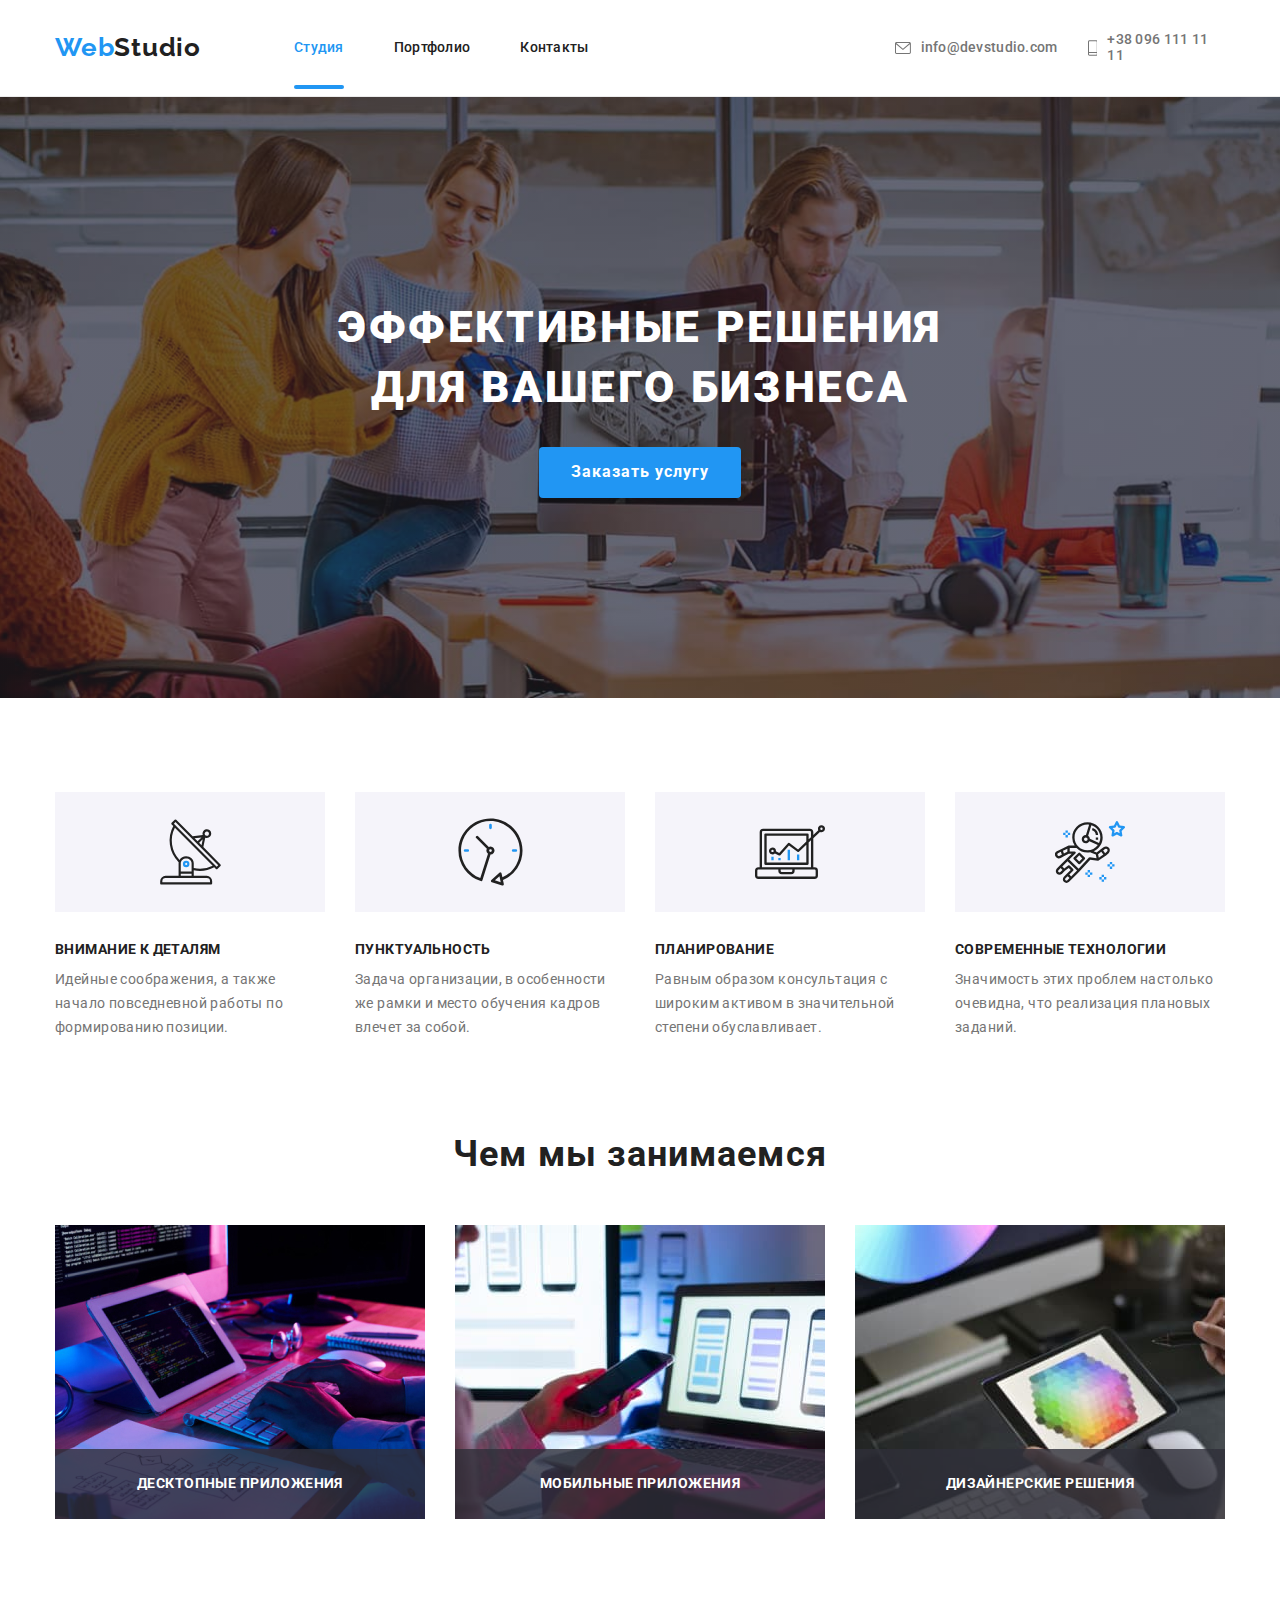
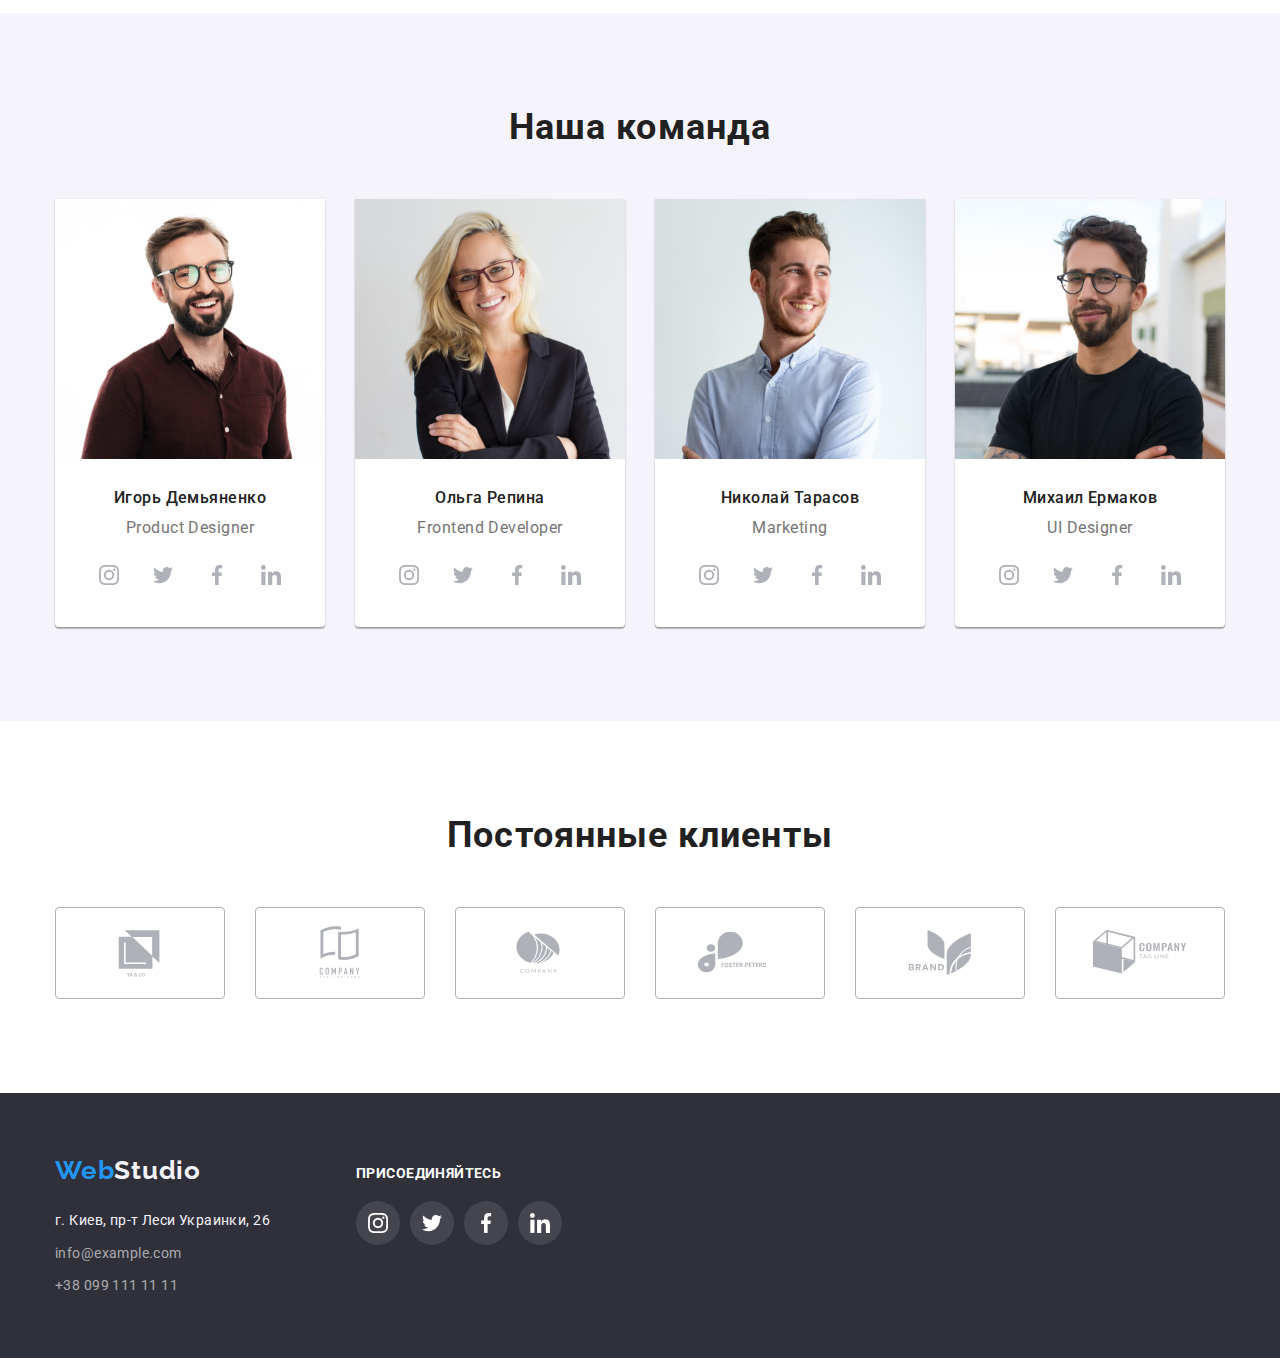
==== commit 9e11acec: "added modal window" ====
--- a/index.html
+++ b/index.html
@@ -1,382 +1,522 @@
 <!DOCTYPE html>
 <html lang="ru">
-  <head>
-    <meta charset="UTF-8" />
-    <meta http-equiv="X-UA-Compatible" content="IE=edge" />
-    <meta name="viewport" content="width=device-width, initial-scale=1.0" />
-    <title>Студия</title>
-    <link rel="stylesheet" href="https://cdnjs.cloudflare.com/ajax/libs/modern-normalize/1.1.0/modern-normalize.min.css" />
-    <link rel="preconnect" href="https://fonts.googleapis.com" />
-    <link rel="preconnect" href="https://fonts.gstatic.com" crossorigin />
-    <link href="https://fonts.googleapis.com/css2?family=Raleway:wght@700&family=Roboto:wght@300;400;500;700&display=swap" rel="stylesheet" />
-    <link rel="stylesheet" href="./css/reset.css" />
-    <link rel="stylesheet" href="./css/styles.css" />
-  </head>
-  <body>
-    <header class="header">
-      <div class="header-container">
-        <div class="nav-container">
-          <nav class="nav">
-            <p>
-              <a class="logo" href="./index.html"><span class="logo-span">Web</span>Studio</a>
-            </p>
-            <ul class="nav-list">
-              <li class="nav-list-item">
-                <a class="nav-link current" href="./index.html">Студия</a>
-              </li>
-              <li class="nav-list-item">
-                <a class="nav-link" href="./portfolio.html">Портфолио</a>
-              </li>
-              <li class="nav-list-item">
-                <a class="nav-link" href="">Контакты</a>
-              </li>
-            </ul>
-          </nav>
-        </div>
-        <ul class="nav-contacts">
-          <li class="nav-contacts-item">
-            <a class="contacts-link" href="mailto:">
-              <svg class="contacts-icon mail">
-                <use href="img/symbols.svg#icon-mail"></use>
-              </svg>
-              info@devstudio.com</a
-            >
-          </li>
-          <li class="nav-contacts-item">
-            <a class="contacts-link" href="tel:">
-              <svg class="contacts-icon phone">
-                <use href="img/symbols.svg#icon-phone"></use>
-              </svg>
-              +38 096 111 11 11</a
-            >
-          </li>
-        </ul>
-      </div>
-    </header>
-    <main>
-      <section class="hero-section">
-        <div class="hero-container">
-          <h1 class="hero-title">Эффективные решения для вашего бизнеса</h1>
-          <button class="button" type="button">Заказать услугу</button>
-        </div>
-      </section>
-      <section class="advantages-section">
-        <div class="content-container without-pb">
-          <h2 class="hidden-title">Достоинтсва</h2>
-          <ul class="advantages-list">
-            <li class="advantages-list-block">
-              <div class="advantages-list-block-icon">
-                <svg class="advantages-icon antenna">
-                  <use href="img/symbols.svg#icon-antenna"></use>
-                </svg>
-              </div>
-              <h3 class="advantages-list-title">Внимание к деталям</h3>
-              <p class="advantages-list-text">Идейные соображения, а также начало повседневной работы по формированию позиции.</p>
-            </li>
-            <li class="advantages-list-block">
-              <div class="advantages-list-block-icon">
-                <svg class="advantages-icon clock">
-                  <use href="img/symbols.svg#icon-clock"></use>
-                </svg>
-              </div>
-              <h3 class="advantages-list-title">Пунктуальность</h3>
-              <p class="advantages-list-text">Задача организации, в особенности же рамки и место обучения кадров влечет за собой.</p>
-            </li>
-            <li class="advantages-list-block">
-              <div class="advantages-list-block-icon">
-                <svg class="advantages-icon diagram">
-                  <use href="img/symbols.svg#icon-diagram"></use>
-                </svg>
-              </div>
-              <h3 class="advantages-list-title">Планирование</h3>
-              <p class="advantages-list-text">Равным образом консультация с широким активом в значительной степени обуславливает.</p>
-            </li>
-            <li class="advantages-list-block">
-              <div class="advantages-list-block-icon">
-                <svg class="advantages-icon astronaut">
-                  <use href="img/symbols.svg#icon-astronaut"></use>
-                </svg>
-              </div>
-              <h3 class="advantages-list-title">Современные технологии</h3>
-              <p class="advantages-list-text">Значимость этих проблем настолько очевидна, что реализация плановых заданий.</p>
-            </li>
-          </ul>
-        </div>
-      </section>
-      <section class="about-us-section">
-        <div class="content-container">
-          <h2 class="about-us-title">Чем мы занимаемся</h2>
-          <ul class="about-us-list">
-            <li class="about-us-item">
-              <img class="about-us-img" src="./img/img.jpg" alt="tablet" width="370" />
-              <div class="about-us-subtext-container">
-                <p>Десктопные приложения</p>
-              </div>
-            </li>
-            <li class="about-us-item">
-              <img class="about-us-img" src="./img/img2.jpg" alt="phone" width="370" />
-              <div class="about-us-subtext-container">
-                <p>Мобильные приложения</p>
-              </div>
-            </li>
-            <li class="about-us-item">
-              <img class="about-us-img" src="./img/img3.jpg" alt="tablet" width="370" />
-              <div class="about-us-subtext-container">
-                <p>Дизайнерские решения</p>
-              </div>
-            </li>
-          </ul>
-        </div>
-      </section>
-      <section class="our-team-section">
-        <div class="content-container">
-          <h2 class="our-team-title">Наша команда</h2>
-          <ul class="team-list">
-            <li class="team-block">
-              <img src="./img/w1.jpg" alt="man" width="270" />
-              <h3 class="team-title">Игорь Демьяненко</h3>
-              <p class="team-text">Product Designer</p>
-              <ul class="team-socials-link-list">
-                <li class="team-social-link-block">
-                  <a class="team-social-link" href="#">
-                    <svg class="team-social-icon">
-                      <use href="img/symbols.svg#icon-instagram"></use>
-                    </svg>
-                  </a>
-                </li>
-                <li class="team-social-link-block">
-                  <a class="team-social-link" href="#">
-                    <svg class="team-social-icon">
-                      <use href="img/symbols.svg#icon-twitter"></use>
-                    </svg>
-                  </a>
-                </li>
-                <li class="team-social-link-block">
-                  <a class="team-social-link" href="#">
-                    <svg class="team-social-icon">
-                      <use href="img/symbols.svg#icon-facebook"></use>
-                    </svg>
-                  </a>
-                </li>
-                <li class="team-social-link-block">
-                  <a class="team-social-link" href="#">
-                    <svg class="team-social-icon">
-                      <use href="img/symbols.svg#icon-linkedin"></use>
-                    </svg>
-                  </a>
-                </li>
-              </ul>
-            </li>
-            <li class="team-block">
-              <img src="./img/w2.jpg" alt="woman" width="270" />
-              <h3 class="team-title">Ольга Репина</h3>
-              <p class="team-text">Frontend Developer</p>
-              <ul class="team-socials-link-list">
-                <li class="team-social-link-block">
-                  <a class="team-social-link" href="#">
-                    <svg class="team-social-icon">
-                      <use href="img/symbols.svg#icon-instagram"></use>
-                    </svg>
-                  </a>
-                </li>
-                <li class="team-social-link-block">
-                  <a class="team-social-link" href="#">
-                    <svg class="team-social-icon">
-                      <use href="img/symbols.svg#icon-twitter"></use>
-                    </svg>
-                  </a>
-                </li>
-                <li class="team-social-link-block">
-                  <a class="team-social-link" href="#">
-                    <svg class="team-social-icon">
-                      <use href="img/symbols.svg#icon-facebook"></use>
-                    </svg>
-                  </a>
-                </li>
-                <li class="team-social-link-block">
-                  <a class="team-social-link" href="#">
-                    <svg class="team-social-icon">
-                      <use href="img/symbols.svg#icon-linkedin"></use>
-                    </svg>
-                  </a>
-                </li>
-              </ul>
-            </li>
-            <li class="team-block">
-              <img src="./img/w3.jpg" alt="man" width="270" />
-              <h3 class="team-title">Николай Тарасов</h3>
-              <p class="team-text">Marketing</p>
-              <ul class="team-socials-link-list">
-                <li class="team-social-link-block">
-                  <a class="team-social-link" href="#">
-                    <svg class="team-social-icon">
-                      <use href="img/symbols.svg#icon-instagram"></use>
-                    </svg>
-                  </a>
-                </li>
-                <li class="team-social-link-block">
-                  <a class="team-social-link" href="#">
-                    <svg class="team-social-icon">
-                      <use href="img/symbols.svg#icon-twitter"></use>
-                    </svg>
-                  </a>
-                </li>
-                <li class="team-social-link-block">
-                  <a class="team-social-link" href="#">
-                    <svg class="team-social-icon">
-                      <use href="img/symbols.svg#icon-facebook"></use>
-                    </svg>
-                  </a>
-                </li>
-                <li class="team-social-link-block">
-                  <a class="team-social-link" href="#">
-                    <svg class="team-social-icon">
-                      <use href="img/symbols.svg#icon-linkedin"></use>
-                    </svg>
-                  </a>
-                </li>
-              </ul>
-            </li>
-            <li class="team-block">
-              <img src="./img/w4.jpg" alt="man" width="270" />
-              <h3 class="team-title">Михаил Ермаков</h3>
-              <p class="team-text">UI Designer</p>
-              <ul class="team-socials-link-list">
-                <li class="team-social-link-block">
-                  <a class="team-social-link" href="#">
-                    <svg class="team-social-icon">
-                      <use href="img/symbols.svg#icon-instagram"></use>
-                    </svg>
-                  </a>
-                </li>
-                <li class="team-social-link-block">
-                  <a class="team-social-link" href="#">
-                    <svg class="team-social-icon">
-                      <use href="img/symbols.svg#icon-twitter"></use>
-                    </svg>
-                  </a>
-                </li>
-                <li class="team-social-link-block">
-                  <a class="team-social-link" href="#">
-                    <svg class="team-social-icon">
-                      <use href="img/symbols.svg#icon-facebook"></use>
-                    </svg>
-                  </a>
-                </li>
-                <li class="team-social-link-block">
-                  <a class="team-social-link" href="#">
-                    <svg class="team-social-icon">
-                      <use href="img/symbols.svg#icon-linkedin"></use>
-                    </svg>
-                  </a>
-                </li>
-              </ul>
-            </li>
-          </ul>
-        </div>
-      </section>
-      <section class="clients-section">
-        <div class="content-container">
-          <h2 class="clients-title">Постоянные клиенты</h2>
-          <ul class="clients-list">
-            <li class="clients-item">
-              <a class="clients-item-link" href="#">
-                <svg class="clients-item-icon">
-                  <use href="img/symbols.svg#icon-logo-1"></use>
-                </svg>
-              </a>
-            </li>
-            <li class="clients-item">
-              <a class="clients-item-link" href="#">
-                <svg class="clients-item-icon">
-                  <use href="img/symbols.svg#icon-logo-2"></use>
-                </svg>
-              </a>
-            </li>
-            <li class="clients-item">
-              <a class="clients-item-link" href="#">
-                <svg class="clients-item-icon">
-                  <use href="img/symbols.svg#icon-logo-3"></use>
-                </svg>
-              </a>
-            </li>
-            <li class="clients-item">
-              <a class="clients-item-link" href="#">
-                <svg class="clients-item-icon">
-                  <use href="img/symbols.svg#icon-logo-4"></use>
-                </svg>
-              </a>
-            </li>
-            <li class="clients-item">
-              <a class="clients-item-link" href="#">
-                <svg class="clients-item-icon">
-                  <use href="img/symbols.svg#icon-logo-5"></use>
-                </svg>
-              </a>
-            </li>
-            <li class="clients-item">
-              <a class="clients-item-link" href="#">
-                <svg class="clients-item-icon">
-                  <use href="img/symbols.svg#icon-logo-6"></use>
-                </svg>
-              </a>
-            </li>
-          </ul>
-        </div>
-      </section>
-    </main>
-    <footer class="footer">
-      <div class="footer-container">
-        <div class="footer-nav">
-          <p>
-            <a class="logo2" href="./index.html"><span class="logo-span">Web</span>Studio</a>
-          </p>
-          <address class="address">
-            <a href="https://www.google.com/maps/place/%D0%B1%D1%83%D0%BB.+%D0%9B%D0%B5%D1%81%D0%B8+%D0%A3%D0%BA%D1%80%D0%B0%D0%B8%D0%BD%D0%BA%D0%B8,+26,+%D0%9A%D0%B8%D0%B5%D0%B2,+02000/data=!4m2!3m1!1s0x40d4cf0e033ecbe9:0x57a4dffefec77da0?sa=X&ved=2ahUKEwil97-Wgf3zAhXro4sKHR42CIIQ8gF6BAgMEAE"> г. Киев, пр-т Леси Украинки, 26</a>
-          </address>
-          <ul class="footer-contacts">
-            <li class="footer-contacts-link">
-              <a href="mailto:">info@example.com</a>
-            </li>
-            <li class="footer-contacts-link">
-              <a href="tel:">+38 099 111 11 11</a>
-            </li>
-          </ul>
-        </div>
-        <div class="footer-socials">
-          <h3 class="footer-socials-title">присоединяйтесь</h3>
-          <ul class="team-socials-link-list footer-social-list">
-            <li class="team-social-link-block">
-              <a class="team-social-link footer-social-link" href="#">
-                <svg class="team-social-icon">
-                  <use href="img/symbols.svg#icon-instagram"></use>
-                </svg>
-              </a>
-            </li>
-            <li class="team-social-link-block">
-              <a class="team-social-link footer-social-link" href="#">
-                <svg class="team-social-icon">
-                  <use href="img/symbols.svg#icon-twitter"></use>
-                </svg>
-              </a>
-            </li>
-            <li class="team-social-link-block">
-              <a class="team-social-link footer-social-link" href="#">
-                <svg class="team-social-icon">
-                  <use href="img/symbols.svg#icon-facebook"></use>
-                </svg>
-              </a>
-            </li>
-            <li class="team-social-link-block">
-              <a class="team-social-link footer-social-link" href="#">
-                <svg class="team-social-icon">
-                  <use href="img/symbols.svg#icon-linkedin"></use>
-                </svg>
-              </a>
-            </li>
-          </ul>
-        </div>
-      </div>
-    </footer>
-  </body>
+    <head>
+        <meta charset="UTF-8" />
+        <meta http-equiv="X-UA-Compatible" content="IE=edge" />
+        <meta name="viewport" content="width=device-width, initial-scale=1.0" />
+        <title>Студия</title>
+        <link
+            rel="stylesheet"
+            href="https://cdnjs.cloudflare.com/ajax/libs/modern-normalize/1.1.0/modern-normalize.min.css"
+        />
+        <link rel="preconnect" href="https://fonts.googleapis.com" />
+        <link rel="preconnect" href="https://fonts.gstatic.com" crossorigin />
+        <link
+            href="https://fonts.googleapis.com/css2?family=Raleway:wght@700&family=Roboto:wght@300;400;500;700&display=swap"
+            rel="stylesheet"
+        />
+        <link rel="stylesheet" href="./css/reset.css" />
+        <link rel="stylesheet" href="./css/styles.css" />
+    </head>
+    <body>
+        <header class="header">
+            <div class="header-container">
+                <div class="nav-container">
+                    <nav class="nav">
+                        <p>
+                            <a class="logo" href="./index.html"
+                                ><span class="logo-span">Web</span>Studio</a
+                            >
+                        </p>
+                        <ul class="nav-list">
+                            <li class="nav-list-item">
+                                <a class="nav-link current" href="./index.html"
+                                    >Студия</a
+                                >
+                            </li>
+                            <li class="nav-list-item">
+                                <a class="nav-link" href="./portfolio.html"
+                                    >Портфолио</a
+                                >
+                            </li>
+                            <li class="nav-list-item">
+                                <a class="nav-link" href="">Контакты</a>
+                            </li>
+                        </ul>
+                    </nav>
+                </div>
+                <ul class="nav-contacts">
+                    <li class="nav-contacts-item">
+                        <a class="contacts-link" href="mailto:">
+                            <svg class="contacts-icon mail">
+                                <use href="img/symbols.svg#icon-mail"></use>
+                            </svg>
+                            info@devstudio.com</a
+                        >
+                    </li>
+                    <li class="nav-contacts-item">
+                        <a class="contacts-link" href="tel:">
+                            <svg class="contacts-icon phone">
+                                <use href="img/symbols.svg#icon-phone"></use>
+                            </svg>
+                            +38 096 111 11 11</a
+                        >
+                    </li>
+                </ul>
+            </div>
+        </header>
+        <main>
+            <section class="hero-section">
+                <div class="hero-container">
+                    <h1 class="hero-title">
+                        Эффективные решения для вашего бизнеса
+                    </h1>
+                    <button class="button" type="button" data-modal-open>
+                        Заказать услугу
+                    </button>
+                    <div data-modal class="backdrop is-hidden">
+                        <div class="modal">
+                            <p>
+                                Lorem ipsum dolor sit amet consectetur
+                                adipisicing elit. Porro illo maiores
+                                necessitatibus, officia officiis omnis soluta
+                                enim neque harum similique atque provident nemo
+                                eum vero aspernatur veniam cum ipsam. Sequi?
+                            </p>
+                            <button data-modal-close>Закрыть</button>
+                        </div>
+                    </div>
+                </div>
+            </section>
+            <section class="advantages-section">
+                <div class="content-container without-pb">
+                    <h2 class="hidden-title">Достоинтсва</h2>
+                    <ul class="advantages-list">
+                        <li class="advantages-list-block">
+                            <div class="advantages-list-block-icon">
+                                <svg class="advantages-icon antenna">
+                                    <use
+                                        href="img/symbols.svg#icon-antenna"
+                                    ></use>
+                                </svg>
+                            </div>
+                            <h3 class="advantages-list-title">
+                                Внимание к деталям
+                            </h3>
+                            <p class="advantages-list-text">
+                                Идейные соображения, а также начало повседневной
+                                работы по формированию позиции.
+                            </p>
+                        </li>
+                        <li class="advantages-list-block">
+                            <div class="advantages-list-block-icon">
+                                <svg class="advantages-icon clock">
+                                    <use
+                                        href="img/symbols.svg#icon-clock"
+                                    ></use>
+                                </svg>
+                            </div>
+                            <h3 class="advantages-list-title">
+                                Пунктуальность
+                            </h3>
+                            <p class="advantages-list-text">
+                                Задача организации, в особенности же рамки и
+                                место обучения кадров влечет за собой.
+                            </p>
+                        </li>
+                        <li class="advantages-list-block">
+                            <div class="advantages-list-block-icon">
+                                <svg class="advantages-icon diagram">
+                                    <use
+                                        href="img/symbols.svg#icon-diagram"
+                                    ></use>
+                                </svg>
+                            </div>
+                            <h3 class="advantages-list-title">Планирование</h3>
+                            <p class="advantages-list-text">
+                                Равным образом консультация с широким активом в
+                                значительной степени обуславливает.
+                            </p>
+                        </li>
+                        <li class="advantages-list-block">
+                            <div class="advantages-list-block-icon">
+                                <svg class="advantages-icon astronaut">
+                                    <use
+                                        href="img/symbols.svg#icon-astronaut"
+                                    ></use>
+                                </svg>
+                            </div>
+                            <h3 class="advantages-list-title">
+                                Современные технологии
+                            </h3>
+                            <p class="advantages-list-text">
+                                Значимость этих проблем настолько очевидна, что
+                                реализация плановых заданий.
+                            </p>
+                        </li>
+                    </ul>
+                </div>
+            </section>
+            <section class="about-us-section">
+                <div class="content-container">
+                    <h2 class="about-us-title">Чем мы занимаемся</h2>
+                    <ul class="about-us-list">
+                        <li class="about-us-item">
+                            <img
+                                class="about-us-img"
+                                src="./img/img.jpg"
+                                alt="tablet"
+                                width="370"
+                            />
+                            <div class="about-us-subtext-container">
+                                <p>Десктопные приложения</p>
+                            </div>
+                        </li>
+                        <li class="about-us-item">
+                            <img
+                                class="about-us-img"
+                                src="./img/img2.jpg"
+                                alt="phone"
+                                width="370"
+                            />
+                            <div class="about-us-subtext-container">
+                                <p>Мобильные приложения</p>
+                            </div>
+                        </li>
+                        <li class="about-us-item">
+                            <img
+                                class="about-us-img"
+                                src="./img/img3.jpg"
+                                alt="tablet"
+                                width="370"
+                            />
+                            <div class="about-us-subtext-container">
+                                <p>Дизайнерские решения</p>
+                            </div>
+                        </li>
+                    </ul>
+                </div>
+            </section>
+            <section class="our-team-section">
+                <div class="content-container">
+                    <h2 class="our-team-title">Наша команда</h2>
+                    <ul class="team-list">
+                        <li class="team-block">
+                            <img src="./img/w1.jpg" alt="man" width="270" />
+                            <h3 class="team-title">Игорь Демьяненко</h3>
+                            <p class="team-text">Product Designer</p>
+                            <ul class="team-socials-link-list">
+                                <li class="team-social-link-block">
+                                    <a class="team-social-link" href="#">
+                                        <svg class="team-social-icon">
+                                            <use
+                                                href="img/symbols.svg#icon-instagram"
+                                            ></use>
+                                        </svg>
+                                    </a>
+                                </li>
+                                <li class="team-social-link-block">
+                                    <a class="team-social-link" href="#">
+                                        <svg class="team-social-icon">
+                                            <use
+                                                href="img/symbols.svg#icon-twitter"
+                                            ></use>
+                                        </svg>
+                                    </a>
+                                </li>
+                                <li class="team-social-link-block">
+                                    <a class="team-social-link" href="#">
+                                        <svg class="team-social-icon">
+                                            <use
+                                                href="img/symbols.svg#icon-facebook"
+                                            ></use>
+                                        </svg>
+                                    </a>
+                                </li>
+                                <li class="team-social-link-block">
+                                    <a class="team-social-link" href="#">
+                                        <svg class="team-social-icon">
+                                            <use
+                                                href="img/symbols.svg#icon-linkedin"
+                                            ></use>
+                                        </svg>
+                                    </a>
+                                </li>
+                            </ul>
+                        </li>
+                        <li class="team-block">
+                            <img src="./img/w2.jpg" alt="woman" width="270" />
+                            <h3 class="team-title">Ольга Репина</h3>
+                            <p class="team-text">Frontend Developer</p>
+                            <ul class="team-socials-link-list">
+                                <li class="team-social-link-block">
+                                    <a class="team-social-link" href="#">
+                                        <svg class="team-social-icon">
+                                            <use
+                                                href="img/symbols.svg#icon-instagram"
+                                            ></use>
+                                        </svg>
+                                    </a>
+                                </li>
+                                <li class="team-social-link-block">
+                                    <a class="team-social-link" href="#">
+                                        <svg class="team-social-icon">
+                                            <use
+                                                href="img/symbols.svg#icon-twitter"
+                                            ></use>
+                                        </svg>
+                                    </a>
+                                </li>
+                                <li class="team-social-link-block">
+                                    <a class="team-social-link" href="#">
+                                        <svg class="team-social-icon">
+                                            <use
+                                                href="img/symbols.svg#icon-facebook"
+                                            ></use>
+                                        </svg>
+                                    </a>
+                                </li>
+                                <li class="team-social-link-block">
+                                    <a class="team-social-link" href="#">
+                                        <svg class="team-social-icon">
+                                            <use
+                                                href="img/symbols.svg#icon-linkedin"
+                                            ></use>
+                                        </svg>
+                                    </a>
+                                </li>
+                            </ul>
+                        </li>
+                        <li class="team-block">
+                            <img src="./img/w3.jpg" alt="man" width="270" />
+                            <h3 class="team-title">Николай Тарасов</h3>
+                            <p class="team-text">Marketing</p>
+                            <ul class="team-socials-link-list">
+                                <li class="team-social-link-block">
+                                    <a class="team-social-link" href="#">
+                                        <svg class="team-social-icon">
+                                            <use
+                                                href="img/symbols.svg#icon-instagram"
+                                            ></use>
+                                        </svg>
+                                    </a>
+                                </li>
+                                <li class="team-social-link-block">
+                                    <a class="team-social-link" href="#">
+                                        <svg class="team-social-icon">
+                                            <use
+                                                href="img/symbols.svg#icon-twitter"
+                                            ></use>
+                                        </svg>
+                                    </a>
+                                </li>
+                                <li class="team-social-link-block">
+                                    <a class="team-social-link" href="#">
+                                        <svg class="team-social-icon">
+                                            <use
+                                                href="img/symbols.svg#icon-facebook"
+                                            ></use>
+                                        </svg>
+                                    </a>
+                                </li>
+                                <li class="team-social-link-block">
+                                    <a class="team-social-link" href="#">
+                                        <svg class="team-social-icon">
+                                            <use
+                                                href="img/symbols.svg#icon-linkedin"
+                                            ></use>
+                                        </svg>
+                                    </a>
+                                </li>
+                            </ul>
+                        </li>
+                        <li class="team-block">
+                            <img src="./img/w4.jpg" alt="man" width="270" />
+                            <h3 class="team-title">Михаил Ермаков</h3>
+                            <p class="team-text">UI Designer</p>
+                            <ul class="team-socials-link-list">
+                                <li class="team-social-link-block">
+                                    <a class="team-social-link" href="#">
+                                        <svg class="team-social-icon">
+                                            <use
+                                                href="img/symbols.svg#icon-instagram"
+                                            ></use>
+                                        </svg>
+                                    </a>
+                                </li>
+                                <li class="team-social-link-block">
+                                    <a class="team-social-link" href="#">
+                                        <svg class="team-social-icon">
+                                            <use
+                                                href="img/symbols.svg#icon-twitter"
+                                            ></use>
+                                        </svg>
+                                    </a>
+                                </li>
+                                <li class="team-social-link-block">
+                                    <a class="team-social-link" href="#">
+                                        <svg class="team-social-icon">
+                                            <use
+                                                href="img/symbols.svg#icon-facebook"
+                                            ></use>
+                                        </svg>
+                                    </a>
+                                </li>
+                                <li class="team-social-link-block">
+                                    <a class="team-social-link" href="#">
+                                        <svg class="team-social-icon">
+                                            <use
+                                                href="img/symbols.svg#icon-linkedin"
+                                            ></use>
+                                        </svg>
+                                    </a>
+                                </li>
+                            </ul>
+                        </li>
+                    </ul>
+                </div>
+            </section>
+            <section class="clients-section">
+                <div class="content-container">
+                    <h2 class="clients-title">Постоянные клиенты</h2>
+                    <ul class="clients-list">
+                        <li class="clients-item">
+                            <a class="clients-item-link" href="#">
+                                <svg class="clients-item-icon">
+                                    <use
+                                        href="img/symbols.svg#icon-logo-1"
+                                    ></use>
+                                </svg>
+                            </a>
+                        </li>
+                        <li class="clients-item">
+                            <a class="clients-item-link" href="#">
+                                <svg class="clients-item-icon">
+                                    <use
+                                        href="img/symbols.svg#icon-logo-2"
+                                    ></use>
+                                </svg>
+                            </a>
+                        </li>
+                        <li class="clients-item">
+                            <a class="clients-item-link" href="#">
+                                <svg class="clients-item-icon">
+                                    <use
+                                        href="img/symbols.svg#icon-logo-3"
+                                    ></use>
+                                </svg>
+                            </a>
+                        </li>
+                        <li class="clients-item">
+                            <a class="clients-item-link" href="#">
+                                <svg class="clients-item-icon">
+                                    <use
+                                        href="img/symbols.svg#icon-logo-4"
+                                    ></use>
+                                </svg>
+                            </a>
+                        </li>
+                        <li class="clients-item">
+                            <a class="clients-item-link" href="#">
+                                <svg class="clients-item-icon">
+                                    <use
+                                        href="img/symbols.svg#icon-logo-5"
+                                    ></use>
+                                </svg>
+                            </a>
+                        </li>
+                        <li class="clients-item">
+                            <a class="clients-item-link" href="#">
+                                <svg class="clients-item-icon">
+                                    <use
+                                        href="img/symbols.svg#icon-logo-6"
+                                    ></use>
+                                </svg>
+                            </a>
+                        </li>
+                    </ul>
+                </div>
+            </section>
+        </main>
+        <footer class="footer">
+            <div class="footer-container">
+                <div class="footer-nav">
+                    <p>
+                        <a class="logo2" href="./index.html"
+                            ><span class="logo-span">Web</span>Studio</a
+                        >
+                    </p>
+                    <address class="address">
+                        <a
+                            href="https://www.google.com/maps/place/%D0%B1%D1%83%D0%BB.+%D0%9B%D0%B5%D1%81%D0%B8+%D0%A3%D0%BA%D1%80%D0%B0%D0%B8%D0%BD%D0%BA%D0%B8,+26,+%D0%9A%D0%B8%D0%B5%D0%B2,+02000/data=!4m2!3m1!1s0x40d4cf0e033ecbe9:0x57a4dffefec77da0?sa=X&ved=2ahUKEwil97-Wgf3zAhXro4sKHR42CIIQ8gF6BAgMEAE"
+                        >
+                            г. Киев, пр-т Леси Украинки, 26</a
+                        >
+                    </address>
+                    <ul class="footer-contacts">
+                        <li class="footer-contacts-link">
+                            <a href="mailto:">info@example.com</a>
+                        </li>
+                        <li class="footer-contacts-link">
+                            <a href="tel:">+38 099 111 11 11</a>
+                        </li>
+                    </ul>
+                </div>
+                <div class="footer-socials">
+                    <h3 class="footer-socials-title">присоединяйтесь</h3>
+                    <ul class="team-socials-link-list footer-social-list">
+                        <li class="team-social-link-block">
+                            <a
+                                class="team-social-link footer-social-link"
+                                href="#"
+                            >
+                                <svg class="team-social-icon">
+                                    <use
+                                        href="img/symbols.svg#icon-instagram"
+                                    ></use>
+                                </svg>
+                            </a>
+                        </li>
+                        <li class="team-social-link-block">
+                            <a
+                                class="team-social-link footer-social-link"
+                                href="#"
+                            >
+                                <svg class="team-social-icon">
+                                    <use
+                                        href="img/symbols.svg#icon-twitter"
+                                    ></use>
+                                </svg>
+                            </a>
+                        </li>
+                        <li class="team-social-link-block">
+                            <a
+                                class="team-social-link footer-social-link"
+                                href="#"
+                            >
+                                <svg class="team-social-icon">
+                                    <use
+                                        href="img/symbols.svg#icon-facebook"
+                                    ></use>
+                                </svg>
+                            </a>
+                        </li>
+                        <li class="team-social-link-block">
+                            <a
+                                class="team-social-link footer-social-link"
+                                href="#"
+                            >
+                                <svg class="team-social-icon">
+                                    <use
+                                        href="img/symbols.svg#icon-linkedin"
+                                    ></use>
+                                </svg>
+                            </a>
+                        </li>
+                    </ul>
+                </div>
+            </div>
+        </footer>
+        <script src="./js/modal.js"></script>
+    </body>
 </html>
--- a/css/styles.css
+++ b/css/styles.css
@@ -1,155 +1,158 @@
 :root {
-  --main-text-color: #212121;
-  --minor-text-color: #2196f3;
-  --second-text-color: #757575;
-  --nav-bg_text-color: #ffffff;
-  --section-bg-middle-color: #f5f4fa;
-  --section-bg-dark-color: #2f303a;
-  --minor-bg-color: #f5f4fa;
-  --icon-color: #afb1b8;
+    --main-text-color: #212121;
+    --minor-text-color: #2196f3;
+    --second-text-color: #757575;
+    --nav-bg_text-color: #ffffff;
+    --section-bg-middle-color: #f5f4fa;
+    --section-bg-dark-color: #2f303a;
+    --minor-bg-color: #f5f4fa;
+    --icon-color: #afb1b8;
+    --animation: 250ms cubic-bezier(0.4, 0, 0.2, 1);
 }
 body {
-  font-family: "Roboto", sans-serif;
-  font-size: 14px;
-  font-style: normal;
-  color: var(--main-color);
+    font-family: 'Roboto', sans-serif;
+    font-size: 14px;
+    font-style: normal;
+    color: var(--main-color);
 }
 .hidden-title {
-  width: 1px;
-  height: 1px;
-  overflow: hidden;
-  opacity: 0;
-  margin-top: -1px;
+    width: 1px;
+    height: 1px;
+    overflow: hidden;
+    opacity: 0;
+    margin-top: -1px;
 }
 /*
     HEADER 
  */
 .header {
-  background-color: var(--nav-bg_text-color);
-  border-bottom: 1px solid #ececec;
+    background-color: var(--nav-bg_text-color);
+    border-bottom: 1px solid #ececec;
 }
 .header-container {
-  margin: auto;
-  padding: auto;
-  width: 1200px;
-  padding: 0 15px 0 15px;
-  display: flex;
-  align-items: center;
+    margin: auto;
+    padding: auto;
+    width: 1200px;
+    padding: 0 15px 0 15px;
+    display: flex;
+    align-items: center;
 }
 .nav {
-  background-color: var(--nav-bg_text-color);
+    background-color: var(--nav-bg_text-color);
 }
 .logo {
-  font-weight: bold;
-  font-size: 26px;
-  line-height: 1.38;
-  color: var(--main-text-color);
-  font-family: Raleway;
-  letter-spacing: 0.03em;
-  cursor: pointer;
+    font-weight: bold;
+    font-size: 26px;
+    line-height: 1.38;
+    color: var(--main-text-color);
+    font-family: Raleway;
+    letter-spacing: 0.03em;
+    cursor: pointer;
 }
 .logo2 {
-  font-weight: bold;
-  font-size: 26px;
-  line-height: 1.38;
-  color: var(--section-bg-middle-color);
-  font-family: Raleway;
-  letter-spacing: 0.03em;
-  cursor: pointer;
+    font-weight: bold;
+    font-size: 26px;
+    line-height: 1.38;
+    color: var(--section-bg-middle-color);
+    font-family: Raleway;
+    letter-spacing: 0.03em;
+    cursor: pointer;
 }
 .logo-span {
-  color: var(--minor-text-color);
+    color: var(--minor-text-color);
 }
 .nav {
-  display: flex;
-  align-items: center;
+    display: flex;
+    align-items: center;
 }
 .nav-list {
-  display: flex;
-  align-items: center;
-  margin-left: 93px;
+    display: flex;
+    align-items: center;
+    margin-left: 93px;
 }
 .nav-list .nav-list-item {
-  position: relative;
-  font-weight: 500;
-  font-size: 14px;
-  line-height: 1.14;
-  letter-spacing: 0.02em;
-  color: var(--main-text-color);
-  margin-left: 50px;
-  padding: 0;
+    position: relative;
+    font-weight: 500;
+    font-size: 14px;
+    line-height: 1.14;
+    letter-spacing: 0.02em;
+    color: var(--main-text-color);
+    margin-left: 50px;
+    padding: 0;
 }
 .nav-list .nav-list-item:first-child {
-  margin-left: 0;
+    margin-left: 0;
 }
 .nav-link {
-  display: inline-block;
-  padding: 32.5px 0 32.5px 0;
-
-  transition: color 250ms cubic-bezier(0.4, 0, 0.2, 1);
+    display: inline-block;
+    padding: 32.5px 0 32.5px 0;
+
+    transition: color var(--animation);
 }
 .nav-link:hover,
 .nav-link:focus,
 .nav-link:active {
-  color: var(--minor-text-color);
+    color: var(--minor-text-color);
 }
 .nav-link.current::after {
-  position: absolute;
-  bottom: 0;
-  left: 0;
-  content: "";
-  width: 100%;
-  height: 4px;
-  margin-bottom: -1px;
-  border-radius: 2px;
-  background-color: var(--minor-text-color);
+    position: absolute;
+    bottom: 0;
+    left: 0;
+    content: '';
+    width: 100%;
+    height: 4px;
+    margin-bottom: -1px;
+    border-radius: 2px;
+    background-color: var(--minor-text-color);
 }
 .nav-contacts {
-  display: flex;
-  justify-content: end;
-  margin-left: 306px;
+    display: flex;
+    justify-content: end;
+    margin-left: 306px;
 }
 .nav-contacts .nav-contacts-item {
-  font-weight: 500;
-  font-size: 14px;
-  line-height: 1.14;
-  letter-spacing: 0.02em;
-  color: var(--second-text-color);
-  padding: 0;
-  margin-left: 30px;
-  display: flex;
-  align-items: center;
+    font-weight: 500;
+    font-size: 14px;
+    line-height: 1.14;
+    letter-spacing: 0.02em;
+    color: var(--second-text-color);
+    padding: 0;
+    margin-left: 30px;
+    display: flex;
+    align-items: center;
 }
 .nav-contacts .nav-contacts-item:first-child {
-  margin-left: 0;
+    margin-left: 0;
 }
 .contacts-link {
-  padding: 0;
-  display: flex;
-  align-items: center;
-  padding: 32px 0 32px 0;
+    padding: 0;
+    display: flex;
+    align-items: center;
+    padding: 32px 0 32px 0;
+
+    transition: color var(--animation);
 }
 .contacts-link:hover,
 .contacts-link:focus {
-  color: var(--minor-text-color);
+    color: var(--minor-text-color);
 }
 .contacts-icon {
-  width: 16px;
-  height: 12px;
-  margin-right: 10px;
-  fill: currentColor;
+    width: 16px;
+    height: 12px;
+    margin-right: 10px;
+    fill: currentColor;
 }
 .mail {
-  width: 16px;
-  height: 12px;
+    width: 16px;
+    height: 12px;
 }
 .phone {
-  width: 10px;
-  height: 16px;
+    width: 10px;
+    height: 16px;
 }
 
 .current {
-  color: var(--minor-text-color);
+    color: var(--minor-text-color);
 }
 
 /*
@@ -160,347 +163,391 @@
     Hero
 */
 .hero-section {
-  max-width: 1600px;
-  background-color: var(--section-bg-dark-color);
-  background-image: linear-gradient(to right, rgba(47, 48, 58, 0.4), rgba(47, 48, 58, 0.4)), url(../img/bg.jpg);
-  background-repeat: no-repeat;
-  background-size: cover;
-  background-position: center center;
+    max-width: 1600px;
+    background-color: var(--section-bg-dark-color);
+    background-image: linear-gradient(
+            to right,
+            rgba(47, 48, 58, 0.4),
+            rgba(47, 48, 58, 0.4)
+        ),
+        url(../img/bg.jpg);
+    background-repeat: no-repeat;
+    background-size: cover;
+    background-position: center center;
 }
 .hero-container {
-  margin: auto;
-  padding: auto;
-  width: 1200px;
-  padding: 200px;
-  text-align: center;
+    margin: auto;
+    padding: auto;
+    width: 1200px;
+    padding: 200px;
+    text-align: center;
 }
 .hero-title {
-  font-weight: 900;
-  font-size: 44px;
-  line-height: 1.37;
-  letter-spacing: 0.06em;
-  text-transform: uppercase;
-  color: var(--nav-bg_text-color);
-  max-width: 650px;
-  text-align: center;
-  margin: 0 auto;
-  margin-bottom: 30px;
+    font-weight: 900;
+    font-size: 44px;
+    line-height: 1.37;
+    letter-spacing: 0.06em;
+    text-transform: uppercase;
+    color: var(--nav-bg_text-color);
+    max-width: 650px;
+    text-align: center;
+    margin: 0 auto;
+    margin-bottom: 30px;
 }
 .button {
-  background-color: var(--minor-text-color);
-  color: var(--nav-bg_text-color);
-  font-weight: bold;
-  font-size: 16px;
-  line-height: 1.9;
-  letter-spacing: 0.06em;
-  padding: 10px 32px;
-  box-shadow: 0px 4px 4px rgba(0, 0, 0, 0.15);
-  border-radius: 4px;
-  cursor: pointer;
-  display: inline-block;
+    background-color: var(--minor-text-color);
+    color: var(--nav-bg_text-color);
+    font-weight: bold;
+    font-size: 16px;
+    line-height: 1.9;
+    letter-spacing: 0.06em;
+    padding: 10px 32px;
+    box-shadow: 0px 4px 4px rgba(0, 0, 0, 0.15);
+    border-radius: 4px;
+    cursor: pointer;
+    display: inline-block;
+
+    transition: background-color var(--animation);
 }
 .button:hover,
 .button:focus {
-  background-color: #188ce8;
+    background-color: #188ce8;
+}
+.backdrop {
+    position: fixed;
+    top: 0;
+    left: 0;
+    z-index: 999;
+
+    width: 100%;
+    height: 100%;
+
+    background-color: rgba(0, 0, 0, 0.2);
+}
+.backdrop.is-hidden {
+    opacity: 0;
+    pointer-events: none;
+}
+.modal {
+    position: absolute;
+    top: 50%;
+    left: 50%;
+    transform: translate(-50%, -50%);
+
+    width: 528px;
+    height: 581px;
+
+    background-color: var(--nav-bg_text-color);
+    padding: 20px;
 }
 /*
     Advantages
 */
 .advantages-section {
-  background-color: var(--nav-bg_text-color);
+    background-color: var(--nav-bg_text-color);
 }
 .content-container {
-  margin: auto;
-  padding: auto;
-  width: 1200px;
-  padding: 94px 15px 94px 15px;
+    margin: auto;
+    padding: auto;
+    width: 1200px;
+    padding: 94px 15px 94px 15px;
 }
 .without-pb {
-  padding-bottom: 0;
+    padding-bottom: 0;
 }
 .advantages-list {
-  display: flex;
+    display: flex;
 }
 .advantages-list-block:not(:first-child) {
-  margin-left: 30px;
+    margin-left: 30px;
 }
 .advantages-list-block-icon {
-  width: 270px;
-  height: 120px;
-  background-color: var(--minor-bg-color);
-  display: flex;
-  align-items: center;
-  justify-content: center;
-  margin-bottom: 30px;
+    width: 270px;
+    height: 120px;
+    background-color: var(--minor-bg-color);
+    display: flex;
+    align-items: center;
+    justify-content: center;
+    margin-bottom: 30px;
 }
 .advantages-icon.antenna {
-  width: 65px;
-  height: 70px;
+    width: 65px;
+    height: 70px;
 }
 .advantages-icon.clock {
-  width: 67px;
-  height: 70px;
+    width: 67px;
+    height: 70px;
 }
 .advantages-icon.diagram {
-  width: 90px;
-  height: 70px;
+    width: 90px;
+    height: 70px;
 }
 .advantages-icon.astronaut {
-  width: 70px;
-  height: 70px;
+    width: 70px;
+    height: 70px;
 }
 .advantages-list .advantages-list-title {
-  font-weight: bold;
-  font-size: 14px;
-  line-height: 1.14;
-  letter-spacing: 0.03em;
-  text-transform: uppercase;
-  color: var(--main-text-color);
+    font-weight: bold;
+    font-size: 14px;
+    line-height: 1.14;
+    letter-spacing: 0.03em;
+    text-transform: uppercase;
+    color: var(--main-text-color);
 }
 .advantages-list .advantages-list-text {
-  font-size: 14px;
-  line-height: 1.71;
-  letter-spacing: 0.03em;
-  color: var(--second-text-color);
-  margin-top: 10px;
-  width: 270px;
+    font-size: 14px;
+    line-height: 1.71;
+    letter-spacing: 0.03em;
+    color: var(--second-text-color);
+    margin-top: 10px;
+    width: 270px;
 }
 /*
     About us
 */
 .about-us-section {
-  background-color: var(--nav-bg_text-color);
+    background-color: var(--nav-bg_text-color);
 }
 .about-us-title {
-  font-weight: bold;
-  font-size: 36px;
-  line-height: 1.16;
-  letter-spacing: 0.03em;
-  color: var(--main-text-color);
-  text-align: center;
-  margin-bottom: 50px;
+    font-weight: bold;
+    font-size: 36px;
+    line-height: 1.16;
+    letter-spacing: 0.03em;
+    color: var(--main-text-color);
+    text-align: center;
+    margin-bottom: 50px;
 }
 .about-us-list {
-  display: flex;
+    display: flex;
 }
 .about-us-item {
-  position: relative;
+    position: relative;
+    z-index: 1;
 }
 .about-us-subtext-container {
-  display: flex;
-  justify-content: center;
-  align-items: center;
-  position: absolute;
-  width: 100%;
-  height: 70px;
-  bottom: 0;
-  background-color: rgba(47, 48, 58, 0.8);
+    display: flex;
+    justify-content: center;
+    align-items: center;
+    position: absolute;
+    width: 100%;
+    height: 70px;
+    bottom: 0;
+    background-color: rgba(47, 48, 58, 0.8);
 }
 .about-us-subtext-container > p {
-  font-weight: bold;
-  font-size: 14px;
-  line-height: 16px;
-  text-align: center;
-  letter-spacing: 0.03em;
-  text-transform: uppercase;
-  color: var(--nav-bg_text-color);
+    font-weight: bold;
+    font-size: 14px;
+    line-height: 1.14;
+    text-align: center;
+    letter-spacing: 0.03em;
+    text-transform: uppercase;
+    color: var(--nav-bg_text-color);
 }
 .about-us-item:not(:first-child) {
-  margin-left: 30px;
+    margin-left: 30px;
 }
 /*
     Our team
 */
 .our-team-section {
-  background-color: var(--section-bg-middle-color);
+    background-color: var(--section-bg-middle-color);
 }
 
 .our-team-title {
-  font-weight: bold;
-  font-size: 36px;
-  line-height: 1.16;
-  letter-spacing: 0.03em;
-  color: var(--main-text-color);
-  text-align: center;
-  margin-bottom: 50px;
+    font-weight: bold;
+    font-size: 36px;
+    line-height: 1.16;
+    letter-spacing: 0.03em;
+    color: var(--main-text-color);
+    text-align: center;
+    margin-bottom: 50px;
 }
 .team-block {
-  width: 270px;
-  height: 428px;
-  box-shadow: 0px 1px 3px rgba(0, 0, 0, 0.12), 0px 1px 1px rgba(0, 0, 0, 0.14), 0px 2px 1px rgba(0, 0, 0, 0.2);
-  border-radius: 0px 0px 4px 4px;
-  background-color: var(--nav-bg_text-color);
-  margin-left: 30px;
+    width: 270px;
+    height: 428px;
+    box-shadow: 0px 1px 3px rgba(0, 0, 0, 0.12), 0px 1px 1px rgba(0, 0, 0, 0.14),
+        0px 2px 1px rgba(0, 0, 0, 0.2);
+    border-radius: 0px 0px 4px 4px;
+    background-color: var(--nav-bg_text-color);
+    margin-left: 30px;
 }
 .team-block:first-child {
-  margin-left: 0;
+    margin-left: 0;
 }
 .team-list {
-  display: flex;
+    display: flex;
 }
 .our-team-section .team-title {
-  font-weight: 500;
-  font-size: 16px;
-  line-height: 1.18;
-  letter-spacing: 0.03em;
-  color: var(--main-text-color);
-  text-align: center;
-  margin-top: 30px;
+    font-weight: 500;
+    font-size: 16px;
+    line-height: 1.18;
+    letter-spacing: 0.03em;
+    color: var(--main-text-color);
+    text-align: center;
+    margin-top: 30px;
 }
 
 .our-team-section .team-text {
-  font-size: 16px;
-  line-height: 1.19;
-  letter-spacing: 0.03em;
-  color: var(--second-text-color);
-  text-align: center;
-  margin-top: 10px;
+    font-size: 16px;
+    line-height: 1.19;
+    letter-spacing: 0.03em;
+    color: var(--second-text-color);
+    text-align: center;
+    margin-top: 10px;
 }
 .team-socials-link-list {
-  display: flex;
-  padding: 16px 32px 30px 32px;
-  align-items: center;
-  justify-content: center;
+    display: flex;
+    padding: 16px 32px 30px 32px;
+    align-items: center;
+    justify-content: center;
 }
 .team-social-link-block {
-  margin-left: 10px;
+    margin-left: 10px;
 }
 .team-social-link-block:first-child {
-  margin-left: 0px;
+    margin-left: 0px;
 }
 .team-social-link {
-  display: inline-block;
-  height: 44px;
-  width: 44px;
-  background-color: var(--nav-bg_text-color);
-  color: var(--icon-color);
-  border-radius: 50%;
-  display: flex;
-  align-items: center;
-  justify-content: center;
+    display: inline-block;
+    height: 44px;
+    width: 44px;
+    background-color: var(--nav-bg_text-color);
+    color: var(--icon-color);
+    border-radius: 50%;
+    display: flex;
+    align-items: center;
+    justify-content: center;
+
+    transition: background-color var(--animation), color var(--animation);
 }
 .team-social-link:hover,
 .team-social-link:focus {
-  background-color: var(--minor-text-color);
-  color: var(--nav-bg_text-color);
+    background-color: var(--minor-text-color);
+    color: var(--nav-bg_text-color);
 }
 .team-social-icon {
-  height: 20px;
-  width: 20px;
-  fill: currentColor;
+    height: 20px;
+    width: 20px;
+    fill: currentColor;
 }
 /*
      CLIENTS SECTION
 */
 .clients-title {
-  font-weight: bold;
-  font-size: 36px;
-  line-height: 1.16;
-  letter-spacing: 0.03em;
-  color: var(--main-text-color);
-  text-align: center;
-  margin-bottom: 50px;
+    font-weight: bold;
+    font-size: 36px;
+    line-height: 1.16;
+    letter-spacing: 0.03em;
+    color: var(--main-text-color);
+    text-align: center;
+    margin-bottom: 50px;
 }
 .clients-list {
-  display: flex;
+    display: flex;
 }
 .clients-item {
-  width: 170px;
-  height: 92px;
-  margin-left: 30px;
+    width: 170px;
+    height: 92px;
+    margin-left: 30px;
 }
 .clients-item:first-child {
-  margin-left: 0;
+    margin-left: 0;
 }
 .clients-item-link {
-  width: 170px;
-  height: 92px;
-  display: flex;
-  justify-content: center;
-  align-items: center;
-  border: 1px solid #afb1b8;
-  box-sizing: border-box;
-  border-radius: 4px;
-  color: var(--icon-color);
+    width: 170px;
+    height: 92px;
+    display: flex;
+    justify-content: center;
+    align-items: center;
+    border: 1px solid #afb1b8;
+    box-sizing: border-box;
+    border-radius: 4px;
+    color: var(--icon-color);
+
+    transition: color var(--animation), border var(--animation);
 }
 .clients-item-link:hover,
 .clients-item-link:hover {
-  color: var(--minor-text-color);
-  border: 1px solid var(--minor-text-color);
+    color: var(--minor-text-color);
+    border: 1px solid var(--minor-text-color);
 }
 .clients-item-icon {
-  width: 106px;
-  height: 60px;
-  fill: currentColor;
+    width: 106px;
+    height: 60px;
+    fill: currentColor;
 }
 /* 
     FOOTER
 */
 
 .footer {
-  background-color: var(--section-bg-dark-color);
-  display: flex;
+    background-color: var(--section-bg-dark-color);
+    display: flex;
 }
 .footer-container {
-  margin: auto;
-  padding: auto;
-  width: 1200px;
-  padding: 60px 15px 60px 15px;
-  display: flex;
+    margin: auto;
+    padding: auto;
+    width: 1200px;
+    padding: 60px 15px 60px 15px;
+    display: flex;
 }
 .footer-nav {
-  width: 231px;
+    width: 231px;
 }
 .address {
-  display: inline-block;
-  font-size: 14px;
-  line-height: 1.7;
-  letter-spacing: 0.03em;
-  font-style: normal;
-  padding: 0;
-  margin: 0;
-  margin-top: 20px;
-  color: var(--section-bg-middle-color);
+    display: inline-block;
+    font-size: 14px;
+    line-height: 1.7;
+    letter-spacing: 0.03em;
+    font-style: normal;
+    padding: 0;
+    margin: 0;
+    margin-top: 20px;
+    color: var(--section-bg-middle-color);
+
+    transition: color var(--animation);
 }
 .footer-contacts {
-  display: flex;
-  flex-direction: column;
-  width: 231px;
+    display: flex;
+    flex-direction: column;
+    width: 231px;
 }
 .footer-contacts .footer-contacts-link {
-  font-size: 14px;
-  line-height: 1.7;
-  letter-spacing: 0.03em;
-  color: rgba(255, 255, 255, 0.6);
-  margin-top: 9px;
+    font-size: 14px;
+    line-height: 1.7;
+    letter-spacing: 0.03em;
+    color: rgba(255, 255, 255, 0.6);
+    margin-top: 9px;
+
+    transition: color var(--animation);
 }
 .footer-contacts .footer-contacts-link:hover,
 .footer-contacts .footer-contacts-link:focus {
-  color: var(--minor-text-color);
+    color: var(--minor-text-color);
 }
 .address:hover,
 .address:focus {
-  color: var(--minor-text-color);
+    color: var(--minor-text-color);
 }
 .footer-socials {
-  margin-left: 70px;
-  margin-top: 12px;
+    margin-left: 70px;
+    margin-top: 12px;
 }
 .footer-socials-title {
-  font-weight: bold;
-  font-size: 14px;
-  line-height: 16px;
-  letter-spacing: 0.03em;
-  text-transform: uppercase;
-  color: var(--nav-bg_text-color);
+    font-weight: bold;
+    font-size: 14px;
+    line-height: 16px;
+    letter-spacing: 0.03em;
+    text-transform: uppercase;
+    color: var(--nav-bg_text-color);
 }
 .footer-social-list {
-  padding: 0;
-  margin-top: 20px;
+    padding: 0;
+    margin-top: 20px;
 }
 .footer-social-link {
-  background-color: rgba(255, 255, 255, 0.1);
-  color: var(--nav-bg_text-color);
+    background-color: rgba(255, 255, 255, 0.1);
+    color: var(--nav-bg_text-color);
 }
 /*
 
@@ -508,88 +555,123 @@
 
 */
 .main-section-portfolio {
-  margin: auto;
-  padding: auto;
-  width: 1200px;
-  padding: 94px 15px 94px 15px;
+    margin: auto;
+    padding: auto;
+    width: 1200px;
+    padding: 94px 15px 94px 15px;
 }
 .portfolio-nav-list {
-  display: flex;
-  justify-content: center;
-  margin-bottom: 50px;
+    display: flex;
+    justify-content: center;
+    margin-bottom: 50px;
 }
 .portfolio-nav-item:not(:first-child) {
-  margin-left: 8px;
+    margin-left: 8px;
 }
 .portfolio-nav-button {
-  font-weight: 500;
-  font-size: 16px;
-  line-height: 1.4;
-  text-align: center;
-  letter-spacing: 0.03em;
-  padding: 10px 22px;
-  border-radius: 4px;
-  background-color: var(--section-bg-middle-color);
-  color: var(--main-text-color);
-  margin: 0;
-  cursor: pointer;
+    font-weight: 500;
+    font-size: 16px;
+    line-height: 1.4;
+    text-align: center;
+    letter-spacing: 0.03em;
+    padding: 10px 22px;
+    border-radius: 4px;
+    background-color: var(--section-bg-middle-color);
+    color: var(--main-text-color);
+    margin: 0;
+    cursor: pointer;
+    transition: background-color var(--animation), color var(--animation),
+        box-shadow var(--animation);
 }
 .portfolio-nav-button:hover,
 .portfolio-nav-button:focus {
-  background-color: var(--minor-text-color);
-  color: var(--nav-bg_text-color);
-  box-shadow: 0px 3px 1px rgba(0, 0, 0, 0.1), 0px 1px 2px rgba(0, 0, 0, 0.08), 0px 2px 2px rgba(0, 0, 0, 0.12);
+    background-color: var(--minor-text-color);
+    color: var(--nav-bg_text-color);
+    box-shadow: 0px 3px 1px rgba(0, 0, 0, 0.1), 0px 1px 2px rgba(0, 0, 0, 0.08),
+        0px 2px 2px rgba(0, 0, 0, 0.12);
 }
 .button-active {
-  background-color: var(--minor-text-color);
-  color: var(--nav-bg_text-color);
-  box-shadow: 0px 3px 1px rgba(0, 0, 0, 0.1), 0px 1px 2px rgba(0, 0, 0, 0.08), 0px 2px 2px rgba(0, 0, 0, 0.12);
+    background-color: var(--minor-text-color);
+    color: var(--nav-bg_text-color);
+    box-shadow: 0px 3px 1px rgba(0, 0, 0, 0.1), 0px 1px 2px rgba(0, 0, 0, 0.08),
+        0px 2px 2px rgba(0, 0, 0, 0.12);
 }
 .portfolio-photos-list {
-  display: flex;
-  flex-wrap: wrap;
+    display: flex;
+    flex-wrap: wrap;
 }
 .portfolio-block {
-  width: 370px;
-  height: 404px;
-  background: var(--nav-bg_text-color);
-  margin: 0;
-  margin-left: 30px;
-  margin-top: 30px;
+    width: 370px;
+    height: 404px;
+    background: var(--nav-bg_text-color);
+    margin: 0;
+    margin-left: 30px;
+    margin-top: 30px;
 }
 .portfolio-block:nth-child(3n - 2) {
-  margin-left: 0px;
+    margin-left: 0px;
 }
 .portfolio-block:nth-child(-n + 3) {
-  margin-top: 0px;
+    margin-top: 0px;
 }
 .portfolio-block-link {
-  display: inline-block;
-  width: 370px;
-  height: 404px;
+    display: inline-block;
+    width: 370px;
+    height: 404px;
+    transition: box-shadow var(--animation);
 }
 .portfolio-block-link:hover,
 .portfolio-block-link:focus {
-  box-shadow: 0px 1px 1px rgba(0, 0, 0, 0.12), 0px 4px 4px rgba(0, 0, 0, 0.06), 1px 4px 6px rgba(0, 0, 0, 0.16);
+    border: 1px solid #eeeeee;
+    box-shadow: 0px 1px 1px rgba(0, 0, 0, 0.12), 0px 4px 4px rgba(0, 0, 0, 0.06),
+        1px 4px 6px rgba(0, 0, 0, 0.16);
 }
 .block-text-container {
-  padding: 20px 24px 20px 24px;
-  border: 1px solid #eeeeee;
+    padding: 20px 24px 20px 24px;
+    border: 1px solid #eeeeee;
+}
+.portfolio-block-link:hover .block-text-container {
+    border: none;
 }
 .portfolio-block-title {
-  font-weight: bold;
-  font-size: 18px;
-  line-height: 2;
-  letter-spacing: 0.06em;
-  color: var(--main-text-color);
+    font-weight: bold;
+    font-size: 18px;
+    line-height: 2;
+    letter-spacing: 0.06em;
+    color: var(--main-text-color);
 }
 .portfolio-block-text {
-  font-size: 16px;
-  line-height: 1.9;
-  letter-spacing: 0.03em;
-  color: var(--second-text-color);
-  margin-top: 4px;
+    font-size: 16px;
+    line-height: 1.9;
+    letter-spacing: 0.03em;
+    color: var(--second-text-color);
+    margin-top: 4px;
 }
 .main-section-portfolio {
-  background-color: var(--nav-bg_text-color);
-}
+    background-color: var(--nav-bg_text-color);
+}
+.portfolio-overlay-container {
+    position: relative;
+    overflow: hidden;
+}
+.portfolio-overlay {
+    position: absolute;
+    height: 100%;
+    width: 100%;
+    top: 0;
+    transform: translateY(100%);
+
+    background-color: rgba(33, 150, 243, 0.9);
+
+    transition: transform var(--animation);
+}
+.portfolio-block-link:hover .portfolio-overlay {
+    transform: translateY(0);
+}
+.overlay-text {
+    font-size: 18px;
+    line-height: 1.55;
+    letter-spacing: 0.03em;
+    color: var(--nav-bg_text-color);
+    padding: 63px 24px 63px 24px;
+}
